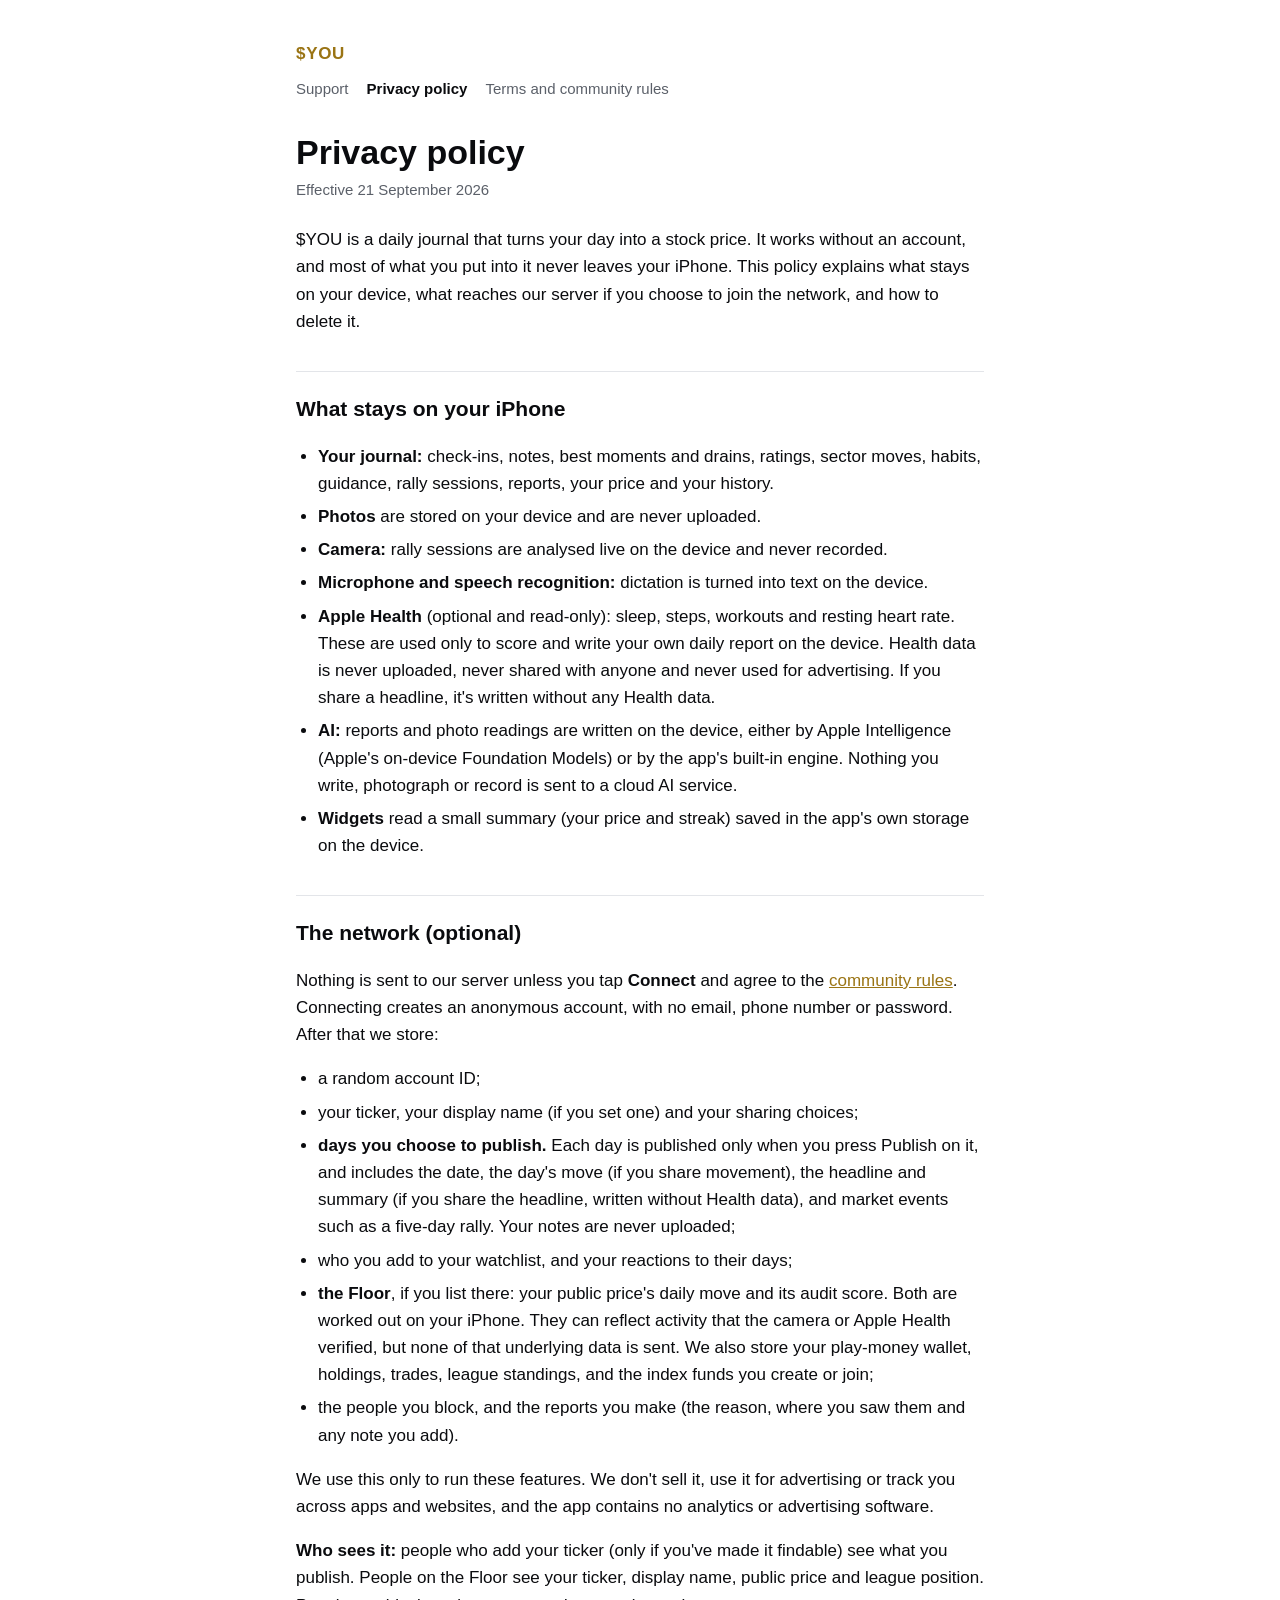
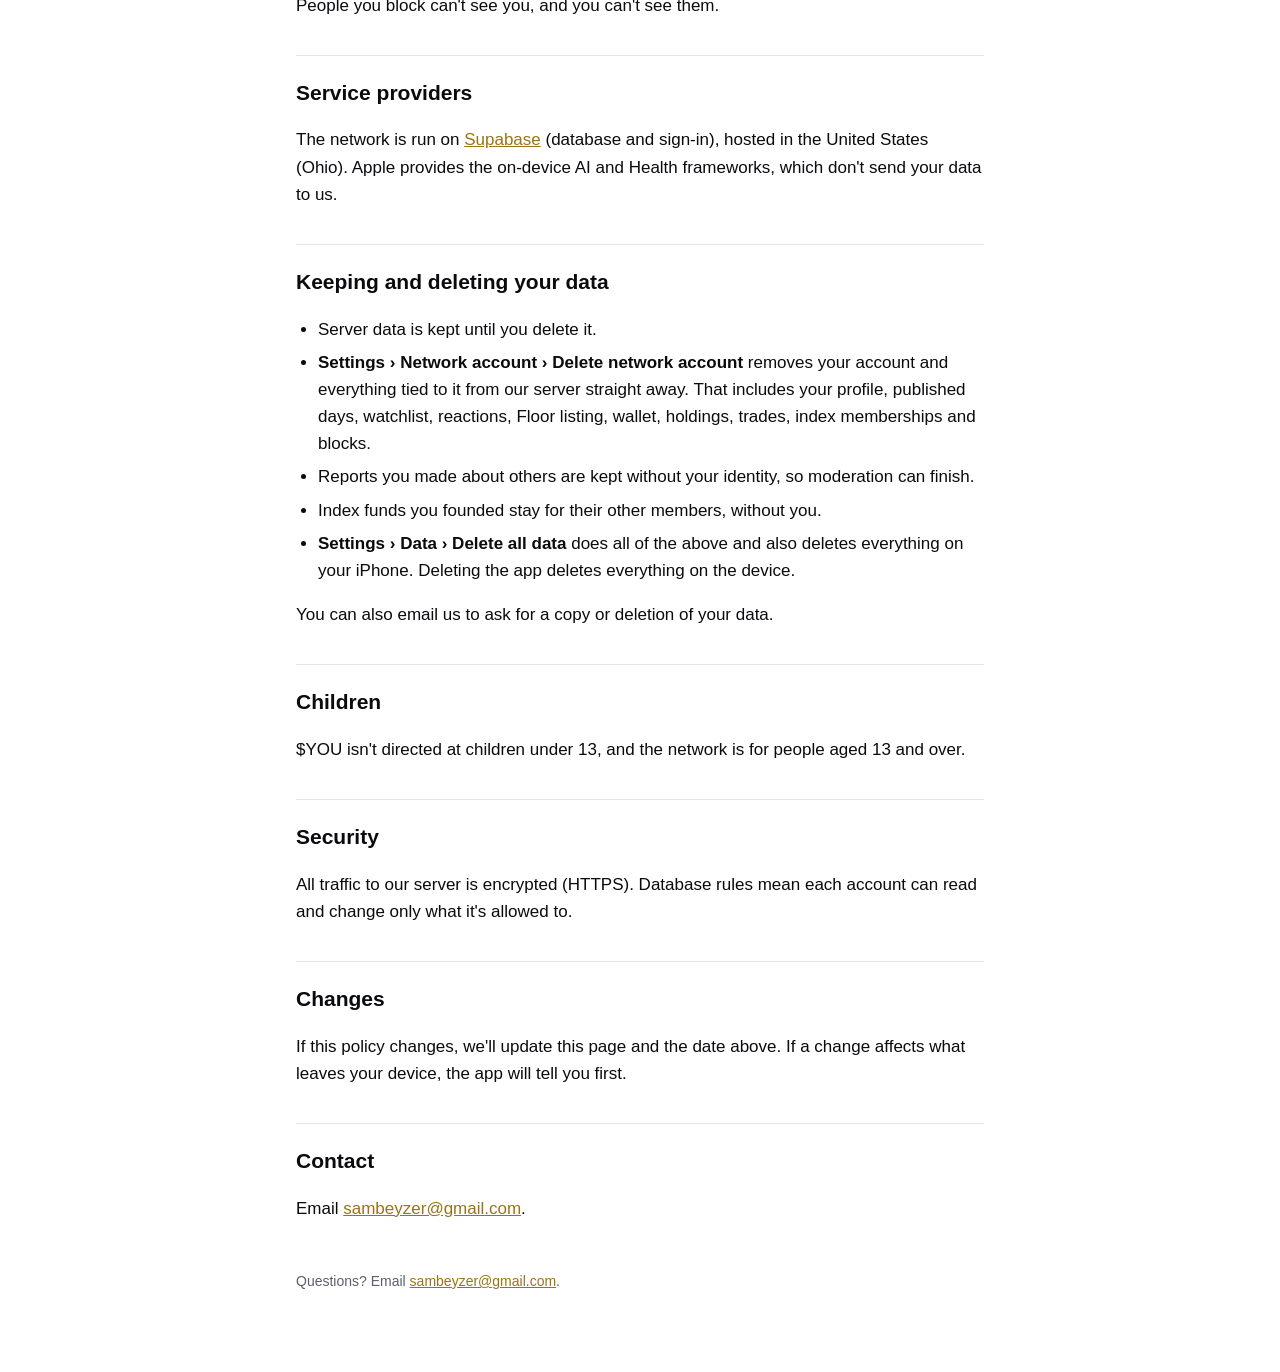
==== privacy.html @ fc1fd562 "Support, privacy policy and terms for $YOU" ====
<!doctype html>
<html lang="en">
<head>
<meta charset="utf-8">
<meta name="viewport" content="width=device-width, initial-scale=1">
<title>$YOU Privacy Policy</title>
<link rel="stylesheet" href="style.css">
</head>
<body>
<main>
<header>
  <a class="mark" href="./">$YOU</a>
  <nav>
    <a href="./">Support</a>
    <a href="privacy.html" aria-current="page">Privacy policy</a>
    <a href="terms.html">Terms and community rules</a>
  </nav>
</header>
<h1>Privacy policy</h1>
<p class="effective">Effective 21 September 2026</p>
<p>$YOU is a daily journal that turns your day into a stock price. It works without an account, and most of what you put into it never leaves your iPhone. This policy explains what stays on your device, what reaches our server if you choose to join the network, and how to delete it.</p>

<h2>What stays on your iPhone</h2>
<ul>
  <li><strong>Your journal:</strong> check-ins, notes, best moments and drains, ratings, sector moves, habits, guidance, rally sessions, reports, your price and your history.</li>
  <li><strong>Photos</strong> are stored on your device and are never uploaded.</li>
  <li><strong>Camera:</strong> rally sessions are analysed live on the device and never recorded.</li>
  <li><strong>Microphone and speech recognition:</strong> dictation is turned into text on the device.</li>
  <li><strong>Apple Health</strong> (optional and read-only): sleep, steps, workouts and resting heart rate. These are used only to score and write your own daily report on the device. Health data is never uploaded, never shared with anyone and never used for advertising. If you share a headline, it's written without any Health data.</li>
  <li><strong>AI:</strong> reports and photo readings are written on the device, either by Apple Intelligence (Apple's on-device Foundation Models) or by the app's built-in engine. Nothing you write, photograph or record is sent to a cloud AI service.</li>
  <li><strong>Widgets</strong> read a small summary (your price and streak) saved in the app's own storage on the device.</li>
</ul>

<h2>The network (optional)</h2>
<p>Nothing is sent to our server unless you tap <strong>Connect</strong> and agree to the <a href="terms.html">community rules</a>. Connecting creates an anonymous account, with no email, phone number or password. After that we store:</p>
<ul>
  <li>a random account ID;</li>
  <li>your ticker, your display name (if you set one) and your sharing choices;</li>
  <li><strong>days you choose to publish.</strong> Each day is published only when you press Publish on it, and includes the date, the day's move (if you share movement), the headline and summary (if you share the headline, written without Health data), and market events such as a five-day rally. Your notes are never uploaded;</li>
  <li>who you add to your watchlist, and your reactions to their days;</li>
  <li><strong>the Floor</strong>, if you list there: your public price's daily move and its audit score. Both are worked out on your iPhone. They can reflect activity that the camera or Apple Health verified, but none of that underlying data is sent. We also store your play-money wallet, holdings, trades, league standings, and the index funds you create or join;</li>
  <li>the people you block, and the reports you make (the reason, where you saw them and any note you add).</li>
</ul>
<p>We use this only to run these features. We don't sell it, use it for advertising or track you across apps and websites, and the app contains no analytics or advertising software.</p>
<p><strong>Who sees it:</strong> people who add your ticker (only if you've made it findable) see what you publish. People on the Floor see your ticker, display name, public price and league position. People you block can't see you, and you can't see them.</p>

<h2>Service providers</h2>
<p>The network is run on <a href="https://supabase.com/privacy">Supabase</a> (database and sign-in), hosted in the United States (Ohio). Apple provides the on-device AI and Health frameworks, which don't send your data to us.</p>

<h2>Keeping and deleting your data</h2>
<ul>
  <li>Server data is kept until you delete it.</li>
  <li><strong>Settings › Network account › Delete network account</strong> removes your account and everything tied to it from our server straight away. That includes your profile, published days, watchlist, reactions, Floor listing, wallet, holdings, trades, index memberships and blocks.</li>
  <li>Reports you made about others are kept without your identity, so moderation can finish.</li>
  <li>Index funds you founded stay for their other members, without you.</li>
  <li><strong>Settings › Data › Delete all data</strong> does all of the above and also deletes everything on your iPhone. Deleting the app deletes everything on the device.</li>
</ul>
<p>You can also email us to ask for a copy or deletion of your data.</p>

<h2>Children</h2>
<p>$YOU isn't directed at children under 13, and the network is for people aged 13 and over.</p>

<h2>Security</h2>
<p>All traffic to our server is encrypted (HTTPS). Database rules mean each account can read and change only what it's allowed to.</p>

<h2>Changes</h2>
<p>If this policy changes, we'll update this page and the date above. If a change affects what leaves your device, the app will tell you first.</p>

<h2>Contact</h2>
<p>Email <a href="mailto:sambeyzer@gmail.com">sambeyzer@gmail.com</a>.</p>
<footer>Questions? Email <a href="mailto:sambeyzer@gmail.com">sambeyzer@gmail.com</a>.</footer>
</main>
</body>
</html>
---- style.css ----
:root {
  --ground: #ffffff; --surface: #f4f5f7; --ink: #0a0b0e; --muted: #5b6069; --accent: #9a7414; --rule: #e3e5e9;
}
@media (prefers-color-scheme: dark) {
  :root { --ground: #0a0b0e; --surface: #141619; --ink: #f5f6f8; --muted: #9aa0a9; --accent: #e9c46a; --rule: #2a2e35; }
}
* { box-sizing: border-box; }
body {
  margin: 0; background: var(--ground); color: var(--ink);
  font: 17px/1.6 -apple-system, BlinkMacSystemFont, "SF Pro Text", "Helvetica Neue", Arial, sans-serif;
}
main { max-width: 720px; margin: 0 auto; padding: 40px 16px 80px; }
header { margin-bottom: 32px; }
.mark { font-weight: 700; letter-spacing: .04em; color: var(--accent); text-decoration: none; }
nav { display: flex; gap: 18px; flex-wrap: wrap; margin-top: 10px; font-size: 15px; }
nav a { color: var(--muted); text-decoration: none; }
nav a[aria-current] { color: var(--ink); font-weight: 600; }
h1 { font-size: 34px; line-height: 1.15; margin: 0 0 6px; }
h2 { font-size: 21px; margin: 36px 0 8px; padding-top: 20px; border-top: 1px solid var(--rule); }
.effective { color: var(--muted); font-size: 15px; margin: 0 0 24px; }
a { color: var(--accent); }
ul { padding-left: 22px; }
li { margin: 6px 0; }
.card { background: var(--surface); border-radius: 14px; padding: 16px 18px; margin: 16px 0; }
footer { margin-top: 48px; color: var(--muted); font-size: 14px; }
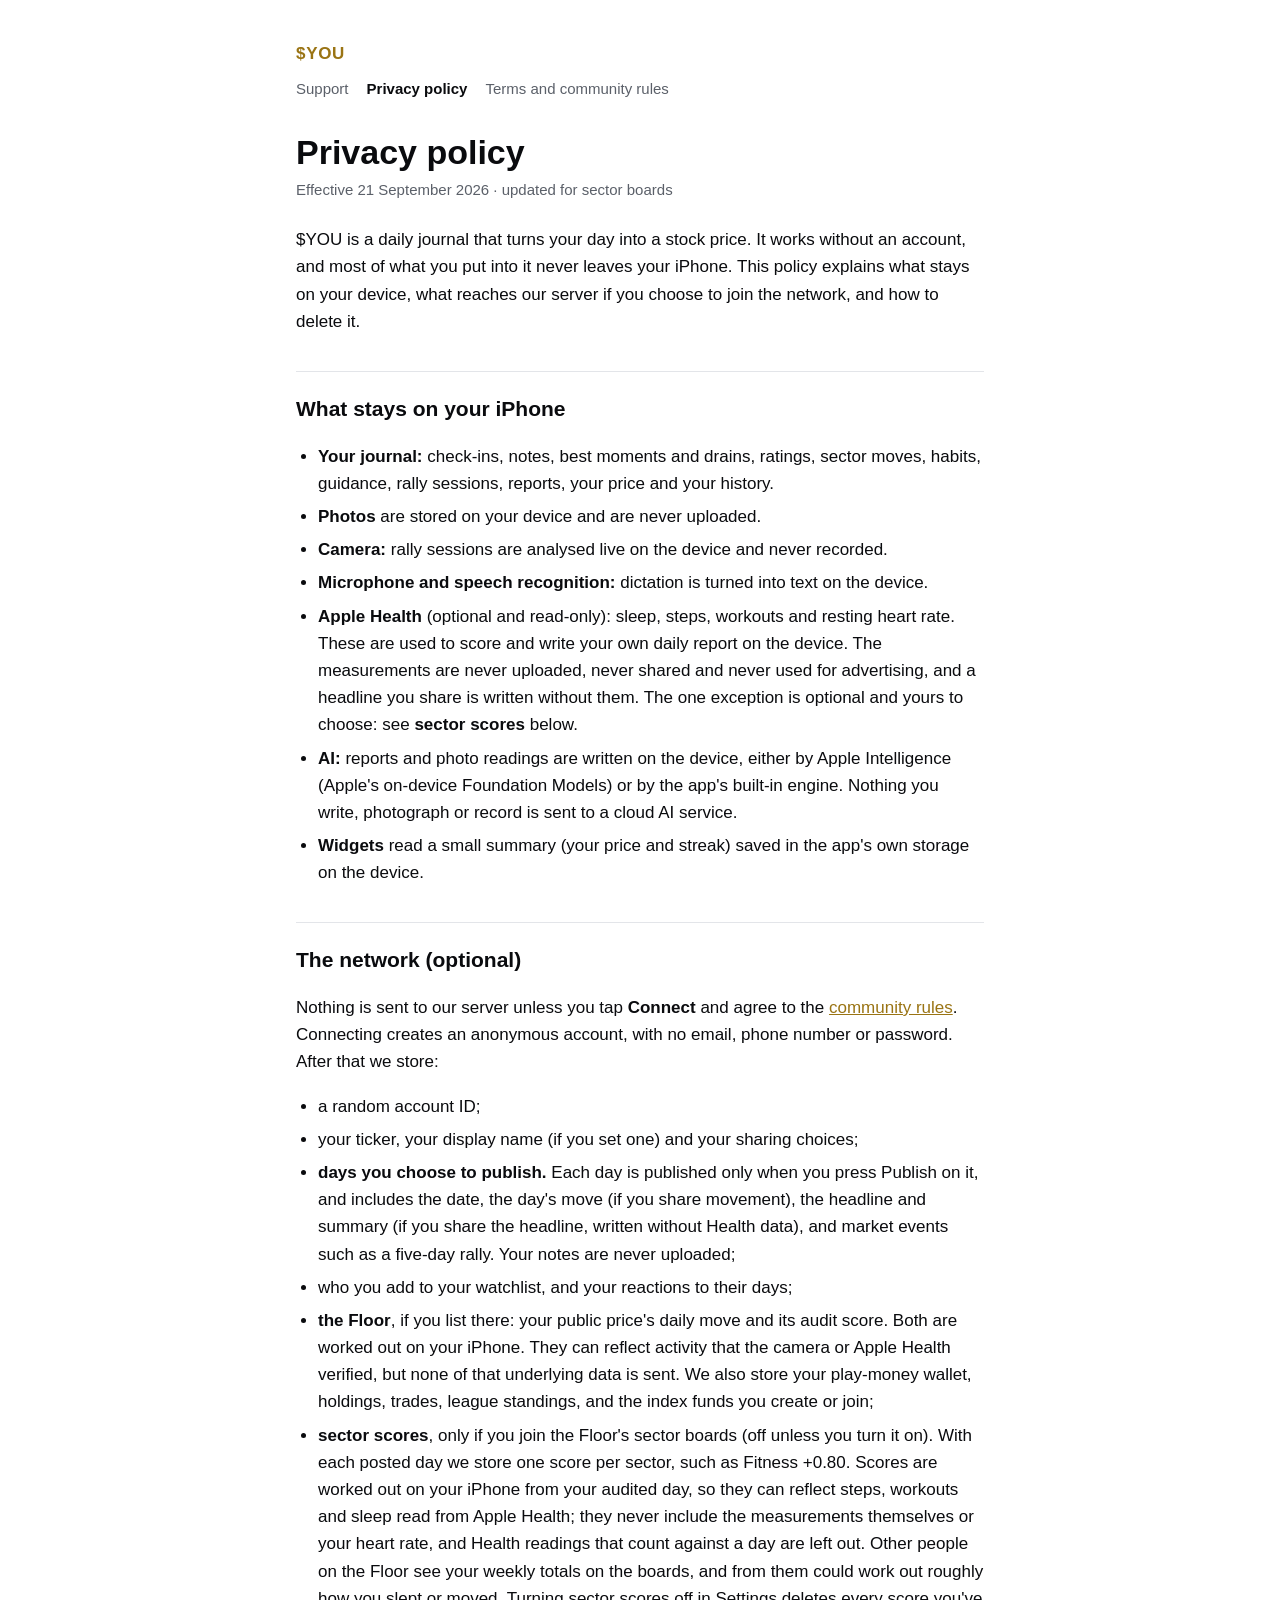
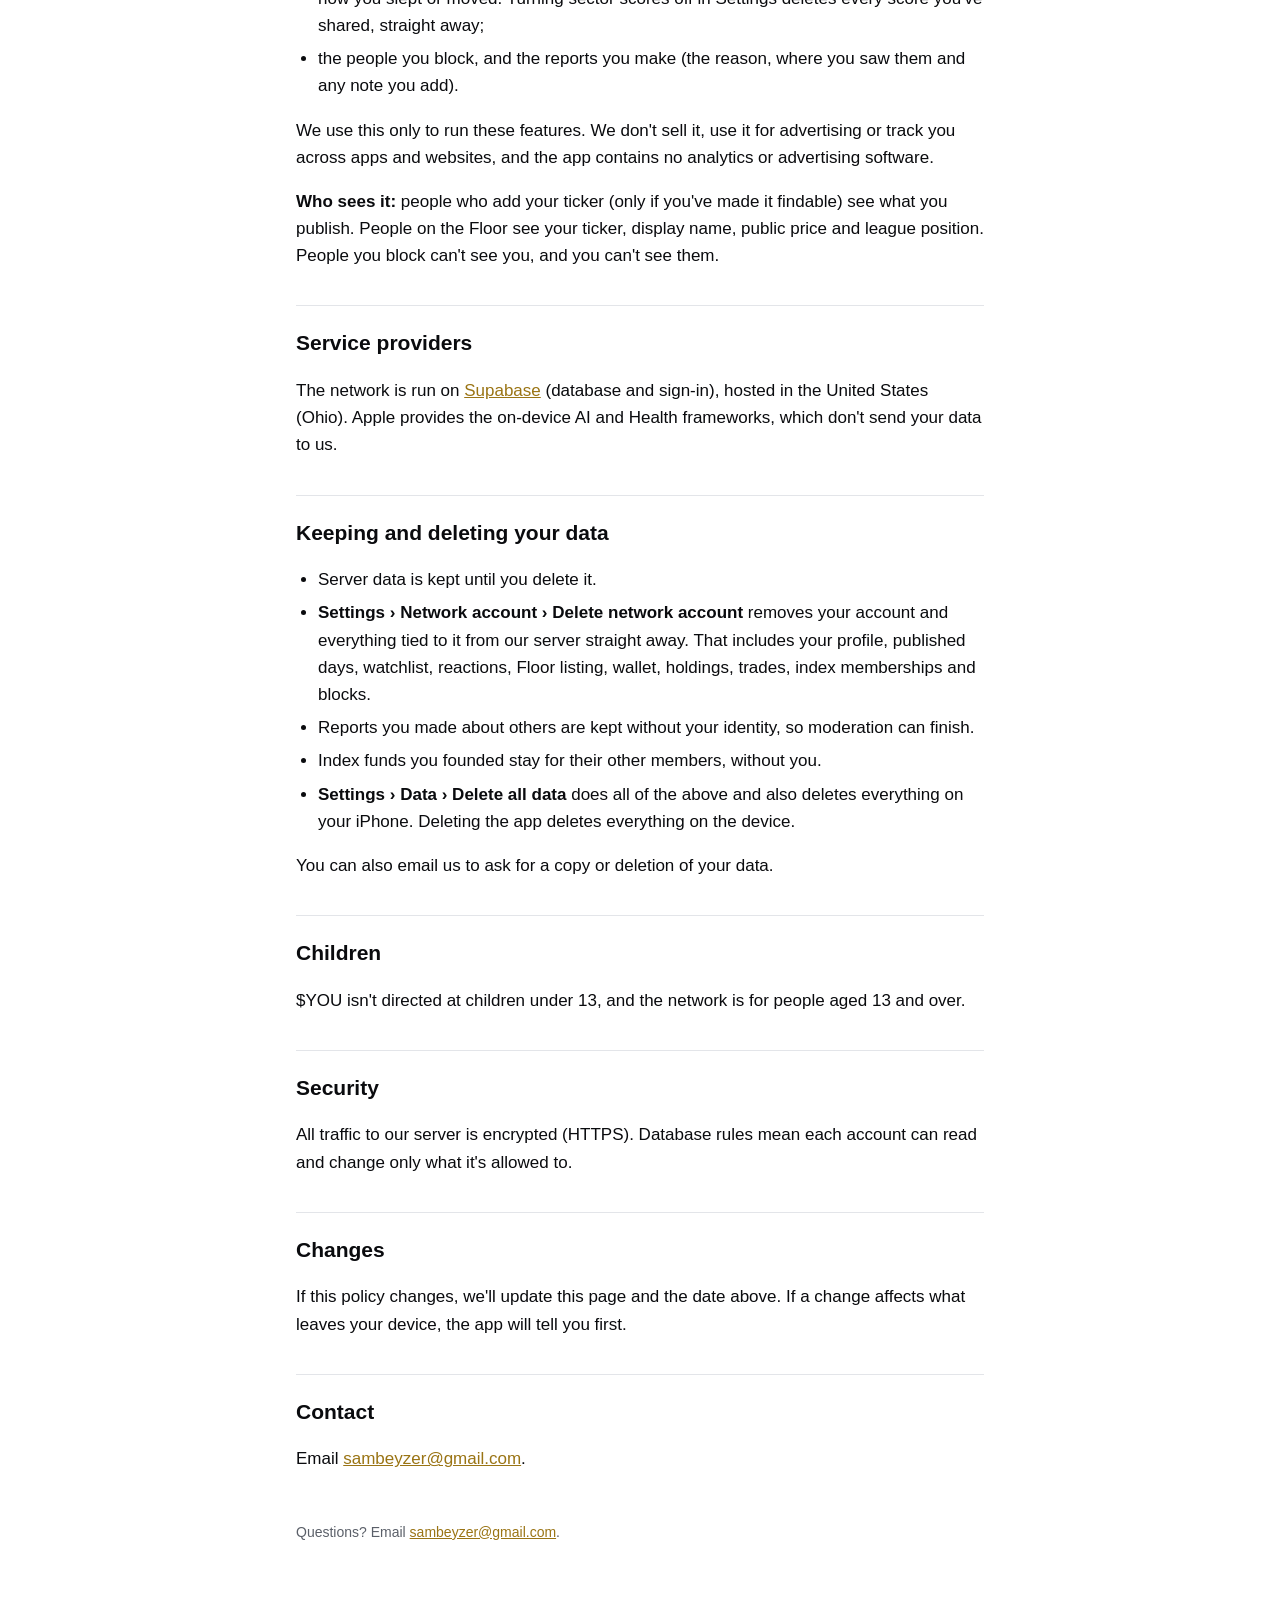
==== commit 2a095f77: "Update site from YOU@876c5ec" ====
--- a/privacy.html
+++ b/privacy.html
@@ -17,7 +17,7 @@
   </nav>
 </header>
 <h1>Privacy policy</h1>
-<p class="effective">Effective 21 September 2026</p>
+<p class="effective">Effective 21 September 2026 · updated for sector boards</p>
 <p>$YOU is a daily journal that turns your day into a stock price. It works without an account, and most of what you put into it never leaves your iPhone. This policy explains what stays on your device, what reaches our server if you choose to join the network, and how to delete it.</p>
 
 <h2>What stays on your iPhone</h2>
@@ -26,7 +26,7 @@
   <li><strong>Photos</strong> are stored on your device and are never uploaded.</li>
   <li><strong>Camera:</strong> rally sessions are analysed live on the device and never recorded.</li>
   <li><strong>Microphone and speech recognition:</strong> dictation is turned into text on the device.</li>
-  <li><strong>Apple Health</strong> (optional and read-only): sleep, steps, workouts and resting heart rate. These are used only to score and write your own daily report on the device. Health data is never uploaded, never shared with anyone and never used for advertising. If you share a headline, it's written without any Health data.</li>
+  <li><strong>Apple Health</strong> (optional and read-only): sleep, steps, workouts and resting heart rate. These are used to score and write your own daily report on the device. The measurements are never uploaded, never shared and never used for advertising, and a headline you share is written without them. The one exception is optional and yours to choose: see <strong>sector scores</strong> below.</li>
   <li><strong>AI:</strong> reports and photo readings are written on the device, either by Apple Intelligence (Apple's on-device Foundation Models) or by the app's built-in engine. Nothing you write, photograph or record is sent to a cloud AI service.</li>
   <li><strong>Widgets</strong> read a small summary (your price and streak) saved in the app's own storage on the device.</li>
 </ul>
@@ -39,6 +39,7 @@
   <li><strong>days you choose to publish.</strong> Each day is published only when you press Publish on it, and includes the date, the day's move (if you share movement), the headline and summary (if you share the headline, written without Health data), and market events such as a five-day rally. Your notes are never uploaded;</li>
   <li>who you add to your watchlist, and your reactions to their days;</li>
   <li><strong>the Floor</strong>, if you list there: your public price's daily move and its audit score. Both are worked out on your iPhone. They can reflect activity that the camera or Apple Health verified, but none of that underlying data is sent. We also store your play-money wallet, holdings, trades, league standings, and the index funds you create or join;</li>
+  <li><strong>sector scores</strong>, only if you join the Floor's sector boards (off unless you turn it on). With each posted day we store one score per sector, such as Fitness +0.80. Scores are worked out on your iPhone from your audited day, so they can reflect steps, workouts and sleep read from Apple Health; they never include the measurements themselves or your heart rate, and Health readings that count against a day are left out. Other people on the Floor see your weekly totals on the boards, and from them could work out roughly how you slept or moved. Turning sector scores off in Settings deletes every score you've shared, straight away;</li>
   <li>the people you block, and the reports you make (the reason, where you saw them and any note you add).</li>
 </ul>
 <p>We use this only to run these features. We don't sell it, use it for advertising or track you across apps and websites, and the app contains no analytics or advertising software.</p>
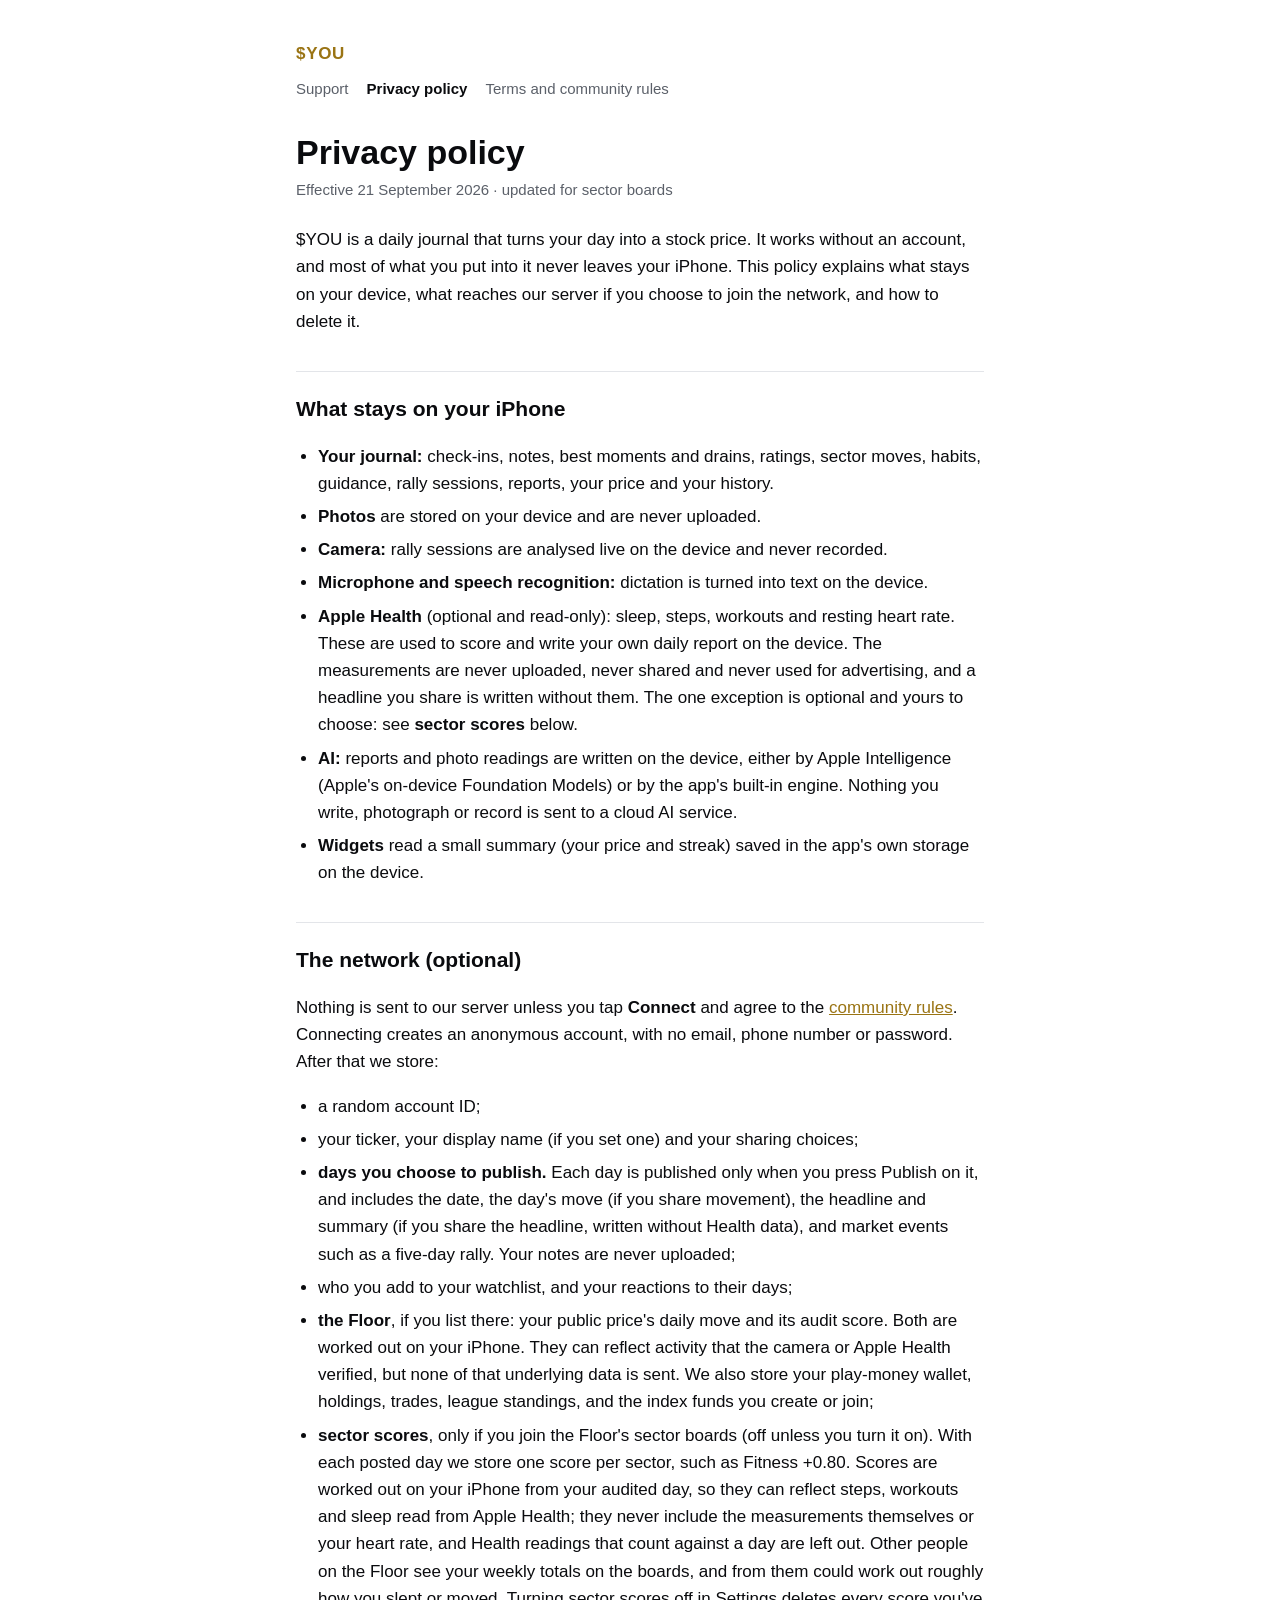
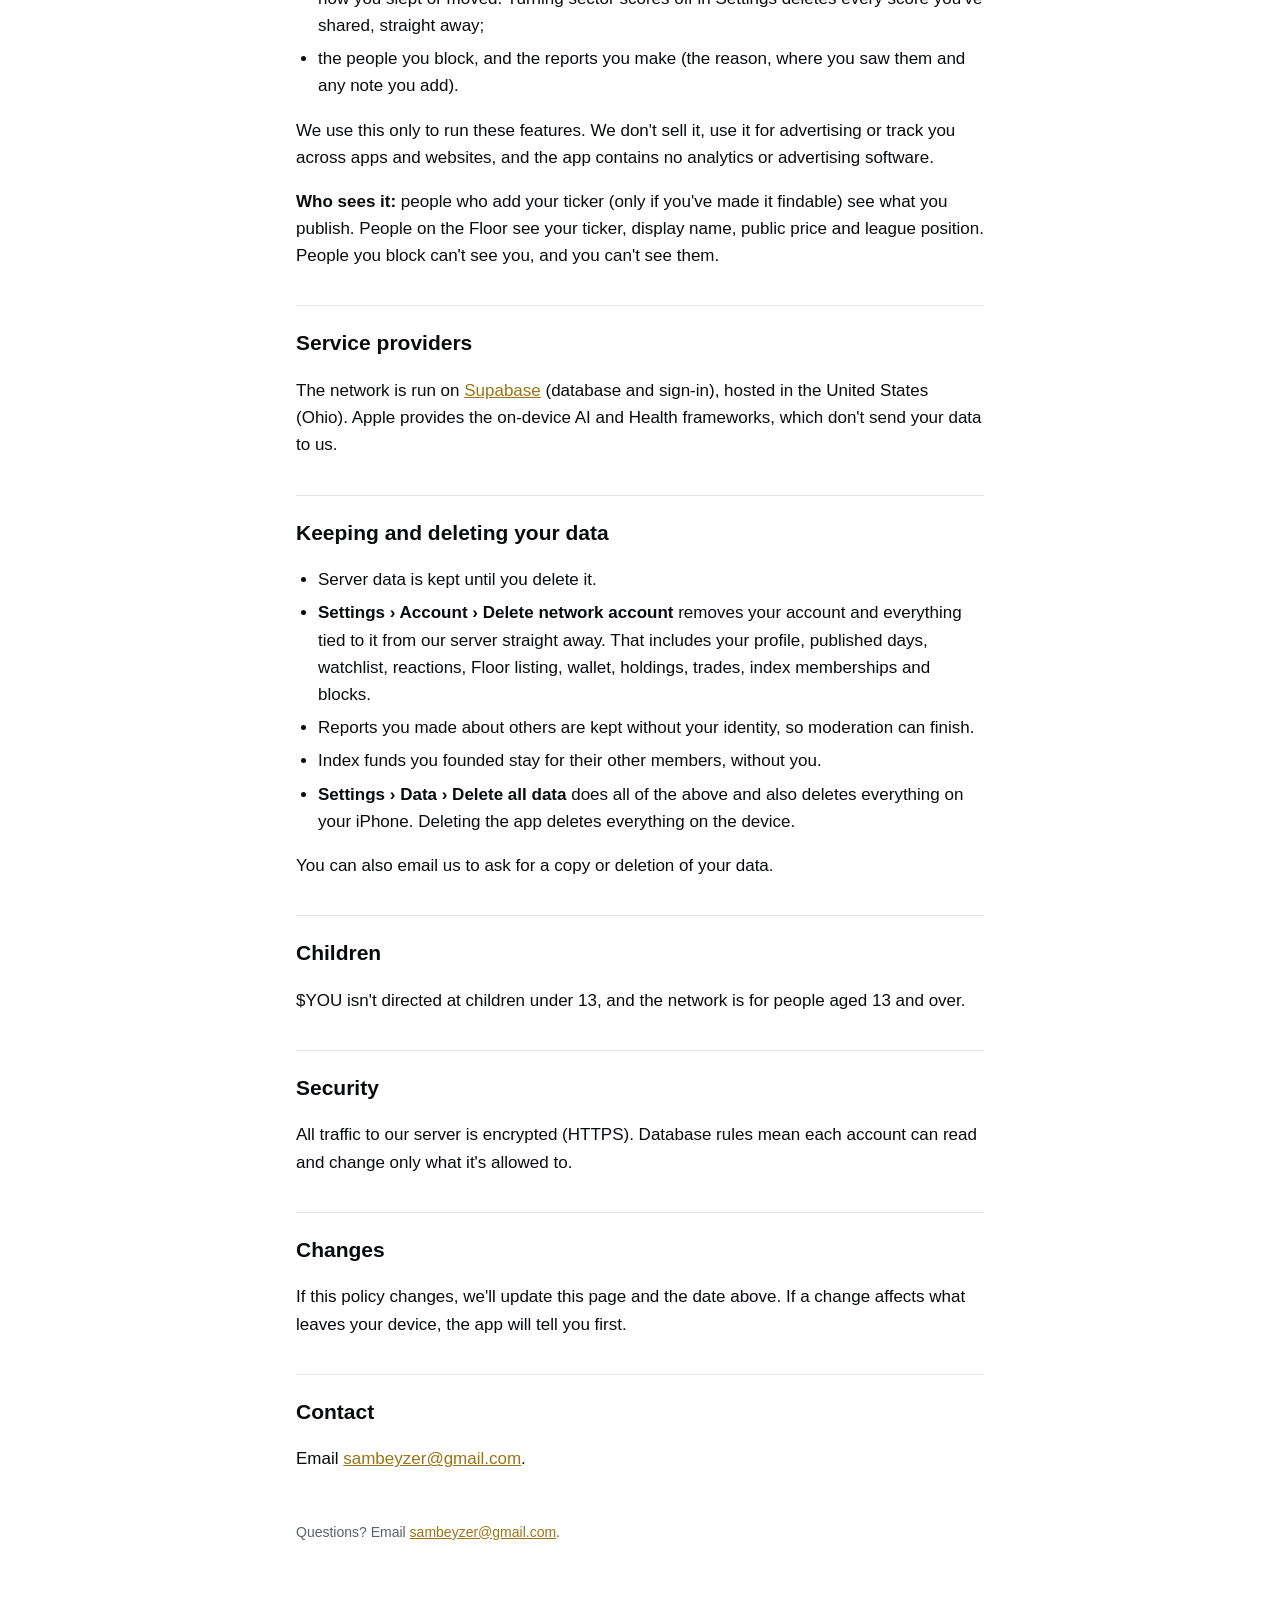
==== commit bf245d1a: "Update site from YOU@2a095f7" ====
--- a/privacy.html
+++ b/privacy.html
@@ -51,7 +51,7 @@
 <h2>Keeping and deleting your data</h2>
 <ul>
   <li>Server data is kept until you delete it.</li>
-  <li><strong>Settings › Network account › Delete network account</strong> removes your account and everything tied to it from our server straight away. That includes your profile, published days, watchlist, reactions, Floor listing, wallet, holdings, trades, index memberships and blocks.</li>
+  <li><strong>Settings › Account › Delete network account</strong> removes your account and everything tied to it from our server straight away. That includes your profile, published days, watchlist, reactions, Floor listing, wallet, holdings, trades, index memberships and blocks.</li>
   <li>Reports you made about others are kept without your identity, so moderation can finish.</li>
   <li>Index funds you founded stay for their other members, without you.</li>
   <li><strong>Settings › Data › Delete all data</strong> does all of the above and also deletes everything on your iPhone. Deleting the app deletes everything on the device.</li>
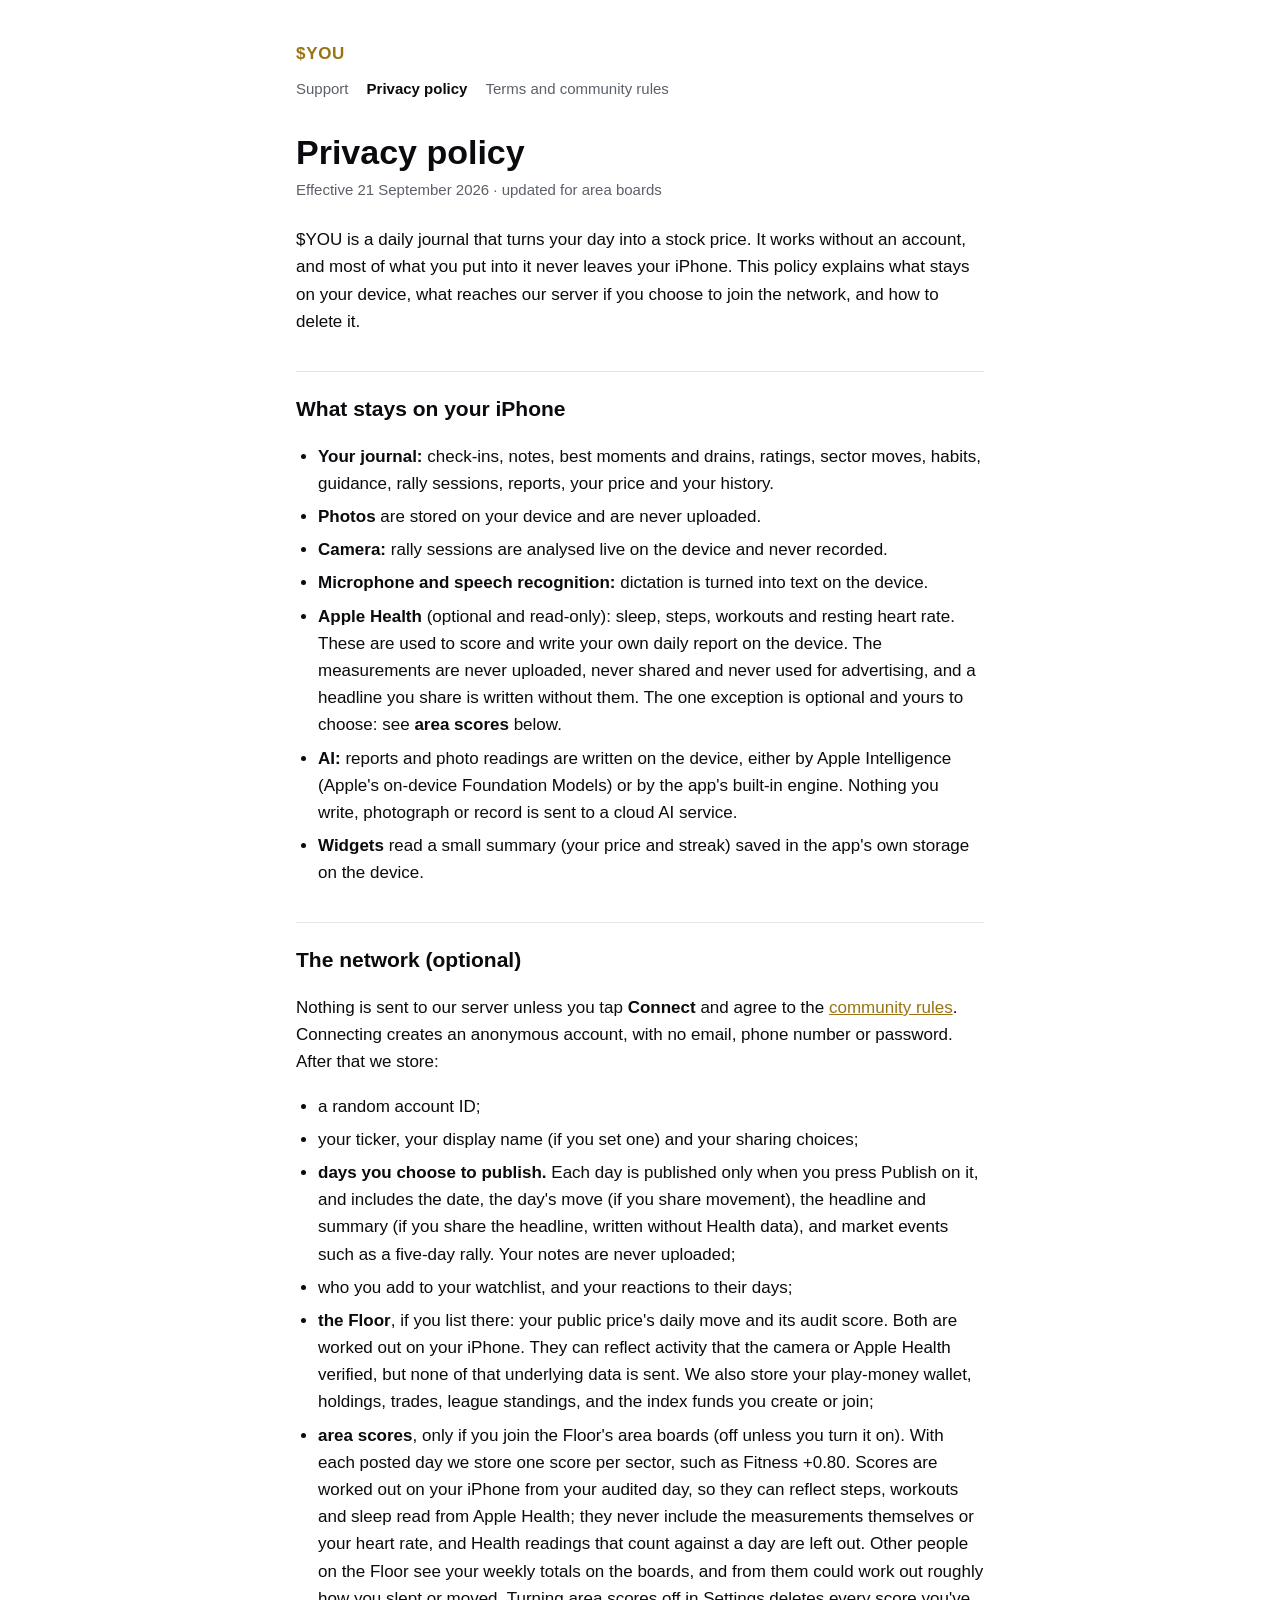
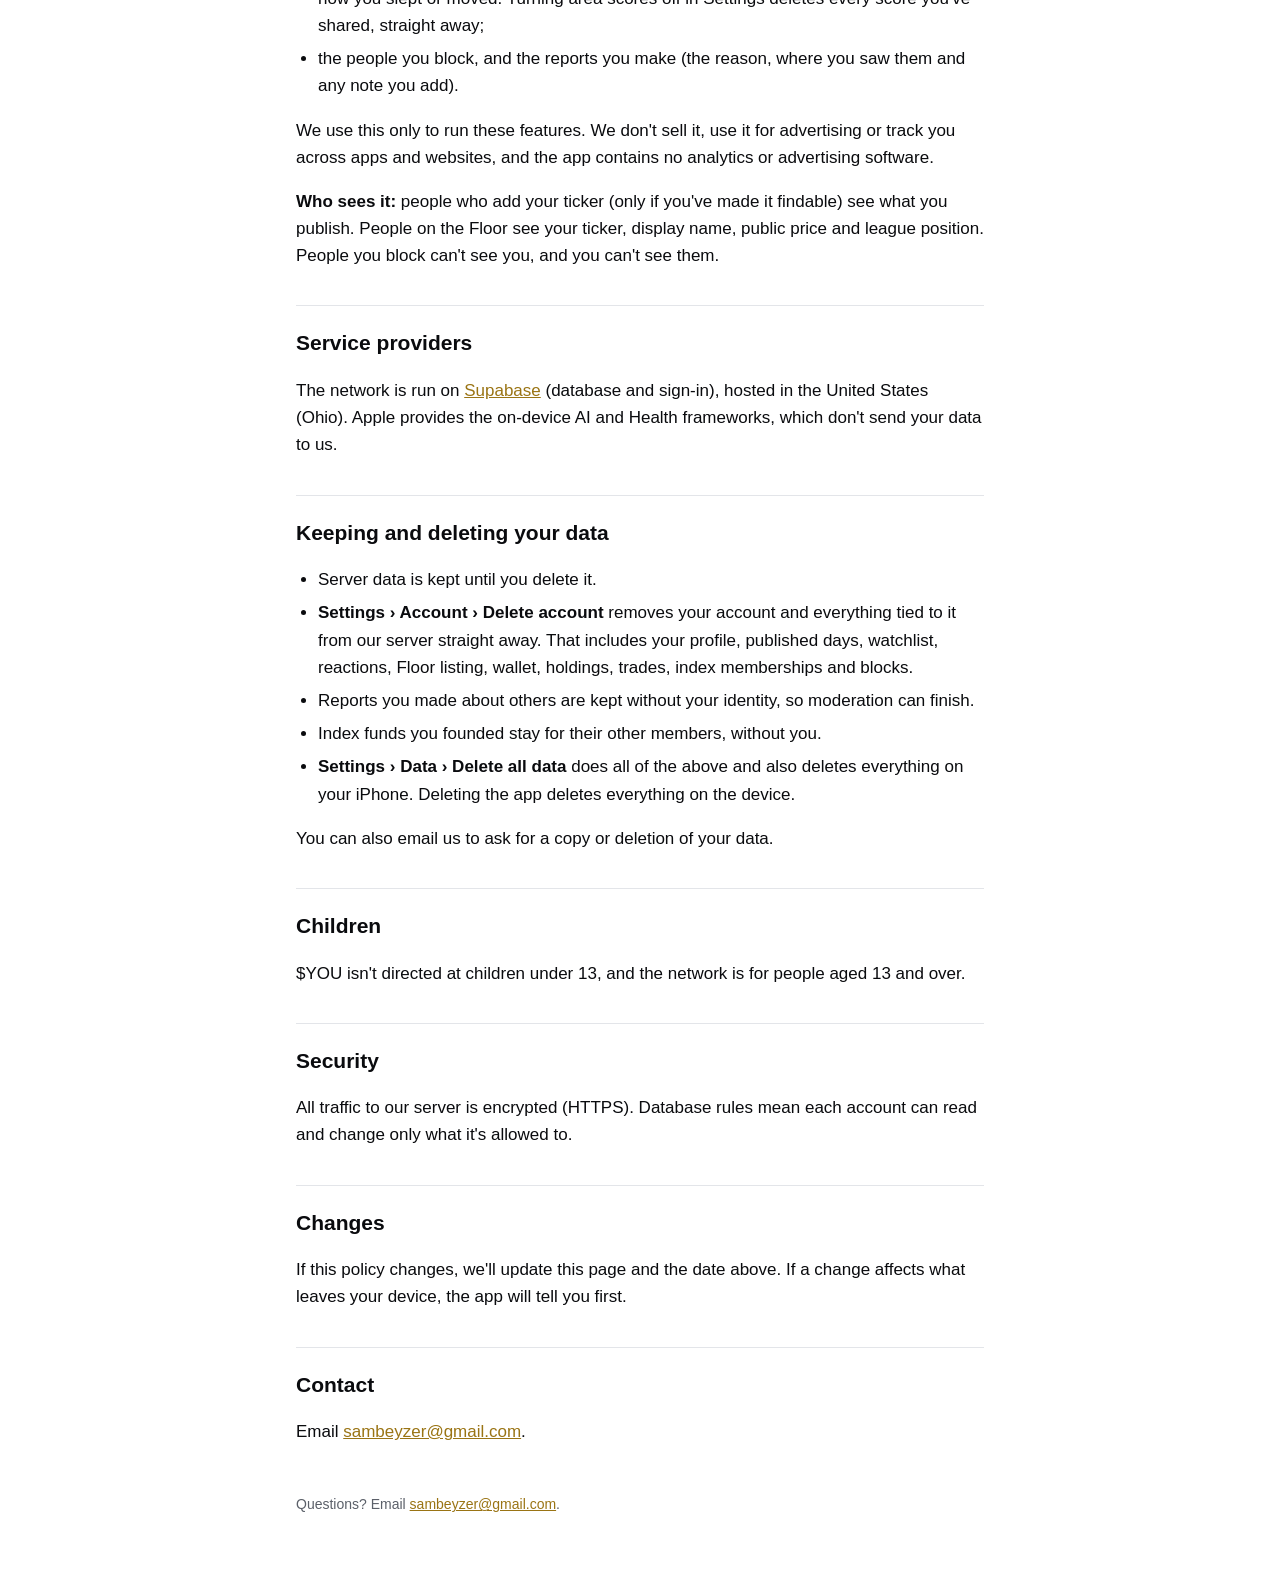
==== commit 2f3eb4ee: "Update site from YOU@bf245d1" ====
--- a/privacy.html
+++ b/privacy.html
@@ -17,7 +17,7 @@
   </nav>
 </header>
 <h1>Privacy policy</h1>
-<p class="effective">Effective 21 September 2026 · updated for sector boards</p>
+<p class="effective">Effective 21 September 2026 · updated for area boards</p>
 <p>$YOU is a daily journal that turns your day into a stock price. It works without an account, and most of what you put into it never leaves your iPhone. This policy explains what stays on your device, what reaches our server if you choose to join the network, and how to delete it.</p>
 
 <h2>What stays on your iPhone</h2>
@@ -26,7 +26,7 @@
   <li><strong>Photos</strong> are stored on your device and are never uploaded.</li>
   <li><strong>Camera:</strong> rally sessions are analysed live on the device and never recorded.</li>
   <li><strong>Microphone and speech recognition:</strong> dictation is turned into text on the device.</li>
-  <li><strong>Apple Health</strong> (optional and read-only): sleep, steps, workouts and resting heart rate. These are used to score and write your own daily report on the device. The measurements are never uploaded, never shared and never used for advertising, and a headline you share is written without them. The one exception is optional and yours to choose: see <strong>sector scores</strong> below.</li>
+  <li><strong>Apple Health</strong> (optional and read-only): sleep, steps, workouts and resting heart rate. These are used to score and write your own daily report on the device. The measurements are never uploaded, never shared and never used for advertising, and a headline you share is written without them. The one exception is optional and yours to choose: see <strong>area scores</strong> below.</li>
   <li><strong>AI:</strong> reports and photo readings are written on the device, either by Apple Intelligence (Apple's on-device Foundation Models) or by the app's built-in engine. Nothing you write, photograph or record is sent to a cloud AI service.</li>
   <li><strong>Widgets</strong> read a small summary (your price and streak) saved in the app's own storage on the device.</li>
 </ul>
@@ -39,7 +39,7 @@
   <li><strong>days you choose to publish.</strong> Each day is published only when you press Publish on it, and includes the date, the day's move (if you share movement), the headline and summary (if you share the headline, written without Health data), and market events such as a five-day rally. Your notes are never uploaded;</li>
   <li>who you add to your watchlist, and your reactions to their days;</li>
   <li><strong>the Floor</strong>, if you list there: your public price's daily move and its audit score. Both are worked out on your iPhone. They can reflect activity that the camera or Apple Health verified, but none of that underlying data is sent. We also store your play-money wallet, holdings, trades, league standings, and the index funds you create or join;</li>
-  <li><strong>sector scores</strong>, only if you join the Floor's sector boards (off unless you turn it on). With each posted day we store one score per sector, such as Fitness +0.80. Scores are worked out on your iPhone from your audited day, so they can reflect steps, workouts and sleep read from Apple Health; they never include the measurements themselves or your heart rate, and Health readings that count against a day are left out. Other people on the Floor see your weekly totals on the boards, and from them could work out roughly how you slept or moved. Turning sector scores off in Settings deletes every score you've shared, straight away;</li>
+  <li><strong>area scores</strong>, only if you join the Floor's area boards (off unless you turn it on). With each posted day we store one score per sector, such as Fitness +0.80. Scores are worked out on your iPhone from your audited day, so they can reflect steps, workouts and sleep read from Apple Health; they never include the measurements themselves or your heart rate, and Health readings that count against a day are left out. Other people on the Floor see your weekly totals on the boards, and from them could work out roughly how you slept or moved. Turning area scores off in Settings deletes every score you've shared, straight away;</li>
   <li>the people you block, and the reports you make (the reason, where you saw them and any note you add).</li>
 </ul>
 <p>We use this only to run these features. We don't sell it, use it for advertising or track you across apps and websites, and the app contains no analytics or advertising software.</p>
@@ -51,7 +51,7 @@
 <h2>Keeping and deleting your data</h2>
 <ul>
   <li>Server data is kept until you delete it.</li>
-  <li><strong>Settings › Account › Delete network account</strong> removes your account and everything tied to it from our server straight away. That includes your profile, published days, watchlist, reactions, Floor listing, wallet, holdings, trades, index memberships and blocks.</li>
+  <li><strong>Settings › Account › Delete account</strong> removes your account and everything tied to it from our server straight away. That includes your profile, published days, watchlist, reactions, Floor listing, wallet, holdings, trades, index memberships and blocks.</li>
   <li>Reports you made about others are kept without your identity, so moderation can finish.</li>
   <li>Index funds you founded stay for their other members, without you.</li>
   <li><strong>Settings › Data › Delete all data</strong> does all of the above and also deletes everything on your iPhone. Deleting the app deletes everything on the device.</li>
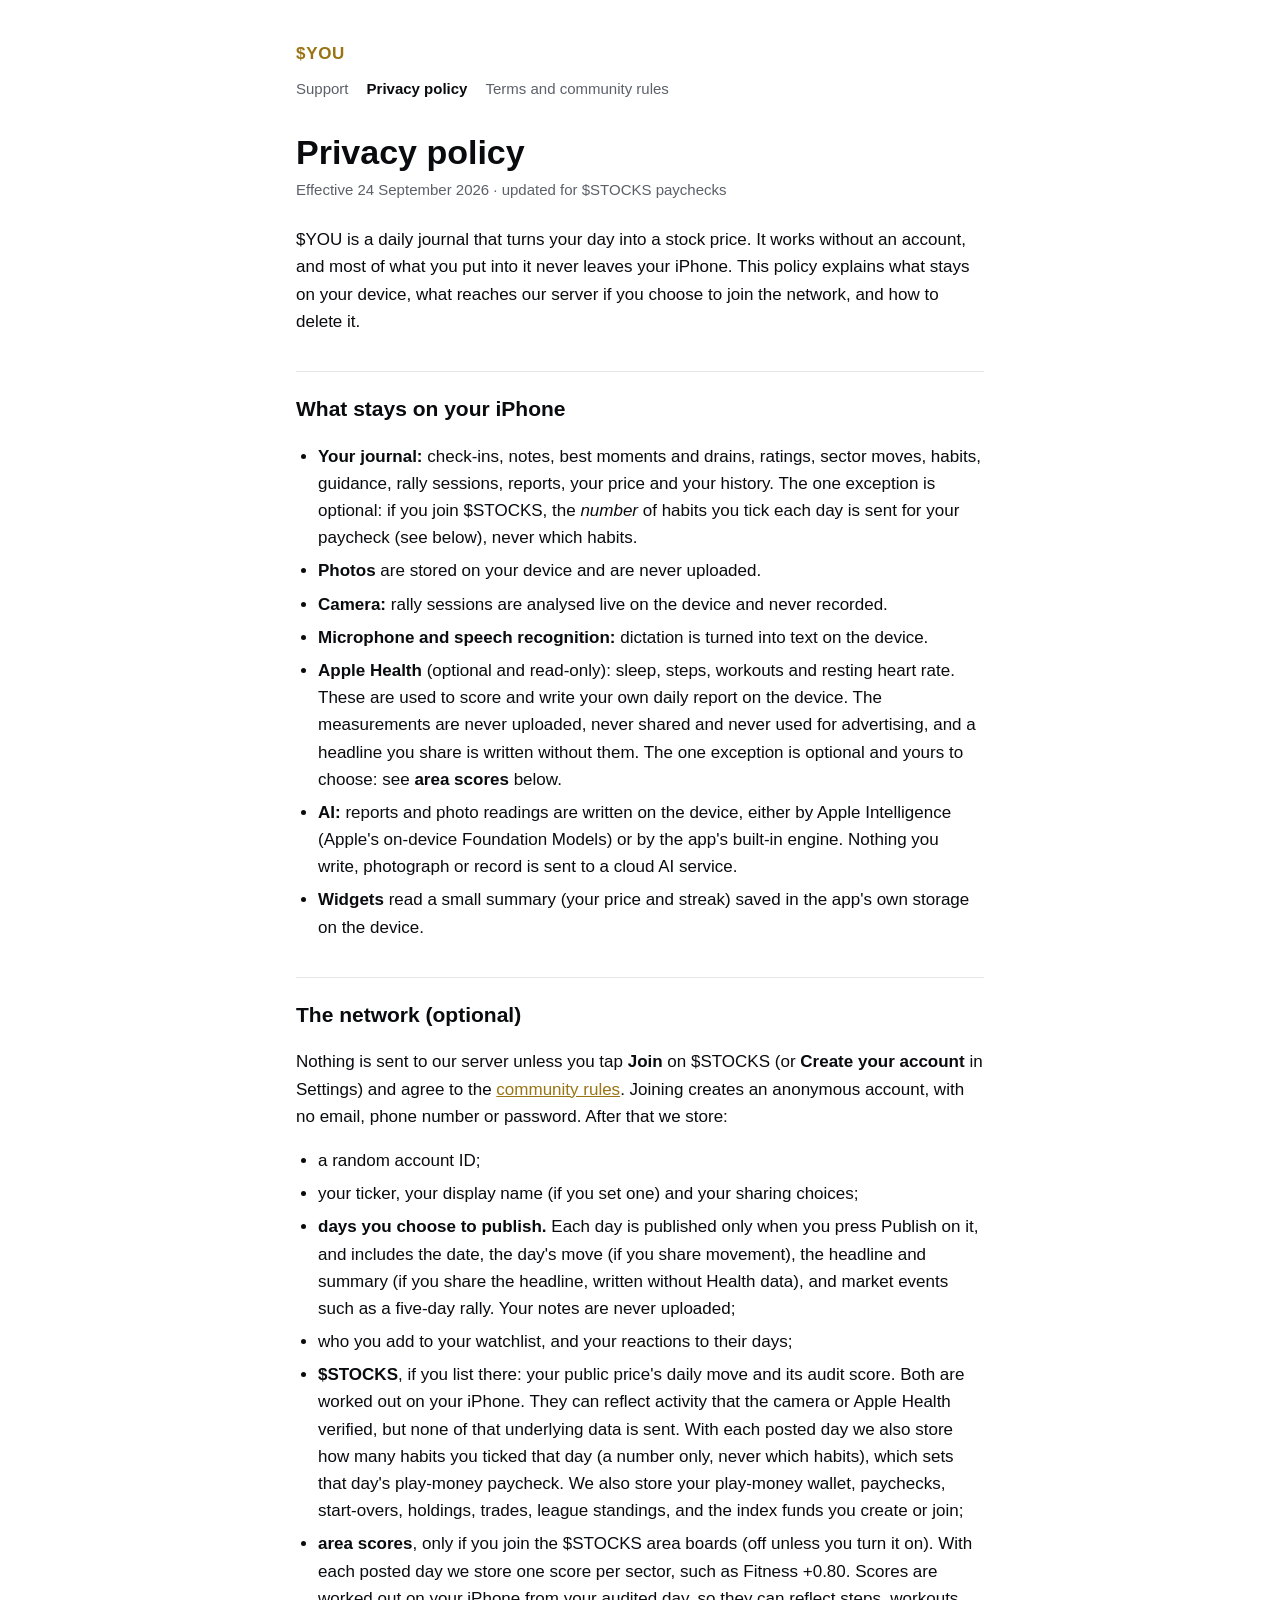
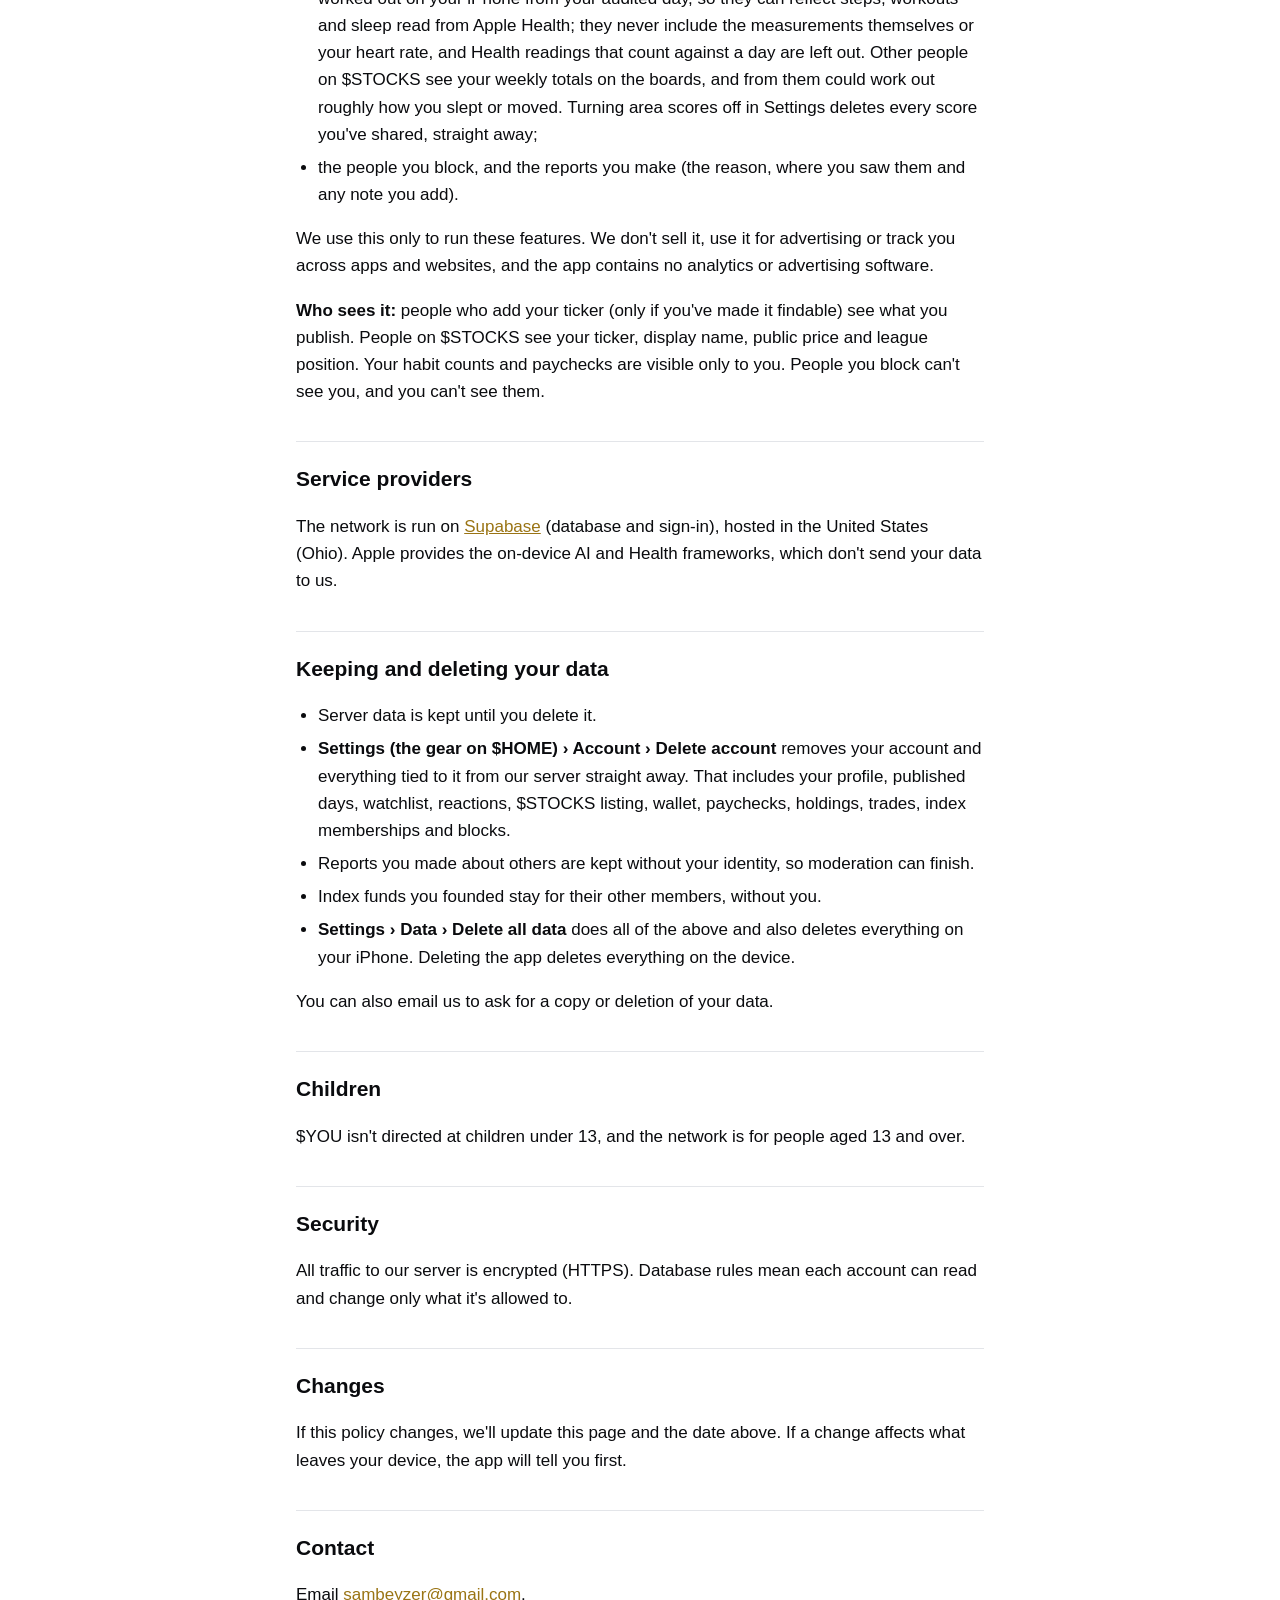
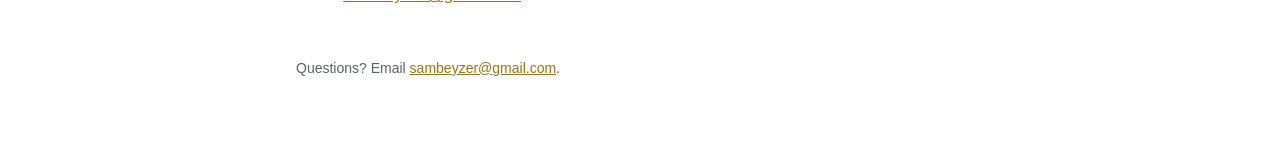
==== commit c78c85b8: "Update site from YOU@2f3eb4e" ====
--- a/privacy.html
+++ b/privacy.html
@@ -17,12 +17,12 @@
   </nav>
 </header>
 <h1>Privacy policy</h1>
-<p class="effective">Effective 21 September 2026 · updated for area boards</p>
+<p class="effective">Effective 24 September 2026 · updated for $STOCKS paychecks</p>
 <p>$YOU is a daily journal that turns your day into a stock price. It works without an account, and most of what you put into it never leaves your iPhone. This policy explains what stays on your device, what reaches our server if you choose to join the network, and how to delete it.</p>
 
 <h2>What stays on your iPhone</h2>
 <ul>
-  <li><strong>Your journal:</strong> check-ins, notes, best moments and drains, ratings, sector moves, habits, guidance, rally sessions, reports, your price and your history.</li>
+  <li><strong>Your journal:</strong> check-ins, notes, best moments and drains, ratings, sector moves, habits, guidance, rally sessions, reports, your price and your history. The one exception is optional: if you join $STOCKS, the <em>number</em> of habits you tick each day is sent for your paycheck (see below), never which habits.</li>
   <li><strong>Photos</strong> are stored on your device and are never uploaded.</li>
   <li><strong>Camera:</strong> rally sessions are analysed live on the device and never recorded.</li>
   <li><strong>Microphone and speech recognition:</strong> dictation is turned into text on the device.</li>
@@ -32,18 +32,18 @@
 </ul>
 
 <h2>The network (optional)</h2>
-<p>Nothing is sent to our server unless you tap <strong>Connect</strong> and agree to the <a href="terms.html">community rules</a>. Connecting creates an anonymous account, with no email, phone number or password. After that we store:</p>
+<p>Nothing is sent to our server unless you tap <strong>Join</strong> on $STOCKS (or <strong>Create your account</strong> in Settings) and agree to the <a href="terms.html">community rules</a>. Joining creates an anonymous account, with no email, phone number or password. After that we store:</p>
 <ul>
   <li>a random account ID;</li>
   <li>your ticker, your display name (if you set one) and your sharing choices;</li>
   <li><strong>days you choose to publish.</strong> Each day is published only when you press Publish on it, and includes the date, the day's move (if you share movement), the headline and summary (if you share the headline, written without Health data), and market events such as a five-day rally. Your notes are never uploaded;</li>
   <li>who you add to your watchlist, and your reactions to their days;</li>
-  <li><strong>the Floor</strong>, if you list there: your public price's daily move and its audit score. Both are worked out on your iPhone. They can reflect activity that the camera or Apple Health verified, but none of that underlying data is sent. We also store your play-money wallet, holdings, trades, league standings, and the index funds you create or join;</li>
-  <li><strong>area scores</strong>, only if you join the Floor's area boards (off unless you turn it on). With each posted day we store one score per sector, such as Fitness +0.80. Scores are worked out on your iPhone from your audited day, so they can reflect steps, workouts and sleep read from Apple Health; they never include the measurements themselves or your heart rate, and Health readings that count against a day are left out. Other people on the Floor see your weekly totals on the boards, and from them could work out roughly how you slept or moved. Turning area scores off in Settings deletes every score you've shared, straight away;</li>
+  <li><strong>$STOCKS</strong>, if you list there: your public price's daily move and its audit score. Both are worked out on your iPhone. They can reflect activity that the camera or Apple Health verified, but none of that underlying data is sent. With each posted day we also store how many habits you ticked that day (a number only, never which habits), which sets that day's play-money paycheck. We also store your play-money wallet, paychecks, start-overs, holdings, trades, league standings, and the index funds you create or join;</li>
+  <li><strong>area scores</strong>, only if you join the $STOCKS area boards (off unless you turn it on). With each posted day we store one score per sector, such as Fitness +0.80. Scores are worked out on your iPhone from your audited day, so they can reflect steps, workouts and sleep read from Apple Health; they never include the measurements themselves or your heart rate, and Health readings that count against a day are left out. Other people on $STOCKS see your weekly totals on the boards, and from them could work out roughly how you slept or moved. Turning area scores off in Settings deletes every score you've shared, straight away;</li>
   <li>the people you block, and the reports you make (the reason, where you saw them and any note you add).</li>
 </ul>
 <p>We use this only to run these features. We don't sell it, use it for advertising or track you across apps and websites, and the app contains no analytics or advertising software.</p>
-<p><strong>Who sees it:</strong> people who add your ticker (only if you've made it findable) see what you publish. People on the Floor see your ticker, display name, public price and league position. People you block can't see you, and you can't see them.</p>
+<p><strong>Who sees it:</strong> people who add your ticker (only if you've made it findable) see what you publish. People on $STOCKS see your ticker, display name, public price and league position. Your habit counts and paychecks are visible only to you. People you block can't see you, and you can't see them.</p>
 
 <h2>Service providers</h2>
 <p>The network is run on <a href="https://supabase.com/privacy">Supabase</a> (database and sign-in), hosted in the United States (Ohio). Apple provides the on-device AI and Health frameworks, which don't send your data to us.</p>
@@ -51,7 +51,7 @@
 <h2>Keeping and deleting your data</h2>
 <ul>
   <li>Server data is kept until you delete it.</li>
-  <li><strong>Settings › Account › Delete account</strong> removes your account and everything tied to it from our server straight away. That includes your profile, published days, watchlist, reactions, Floor listing, wallet, holdings, trades, index memberships and blocks.</li>
+  <li><strong>Settings (the gear on $HOME) › Account › Delete account</strong> removes your account and everything tied to it from our server straight away. That includes your profile, published days, watchlist, reactions, $STOCKS listing, wallet, paychecks, holdings, trades, index memberships and blocks.</li>
   <li>Reports you made about others are kept without your identity, so moderation can finish.</li>
   <li>Index funds you founded stay for their other members, without you.</li>
   <li><strong>Settings › Data › Delete all data</strong> does all of the above and also deletes everything on your iPhone. Deleting the app deletes everything on the device.</li>
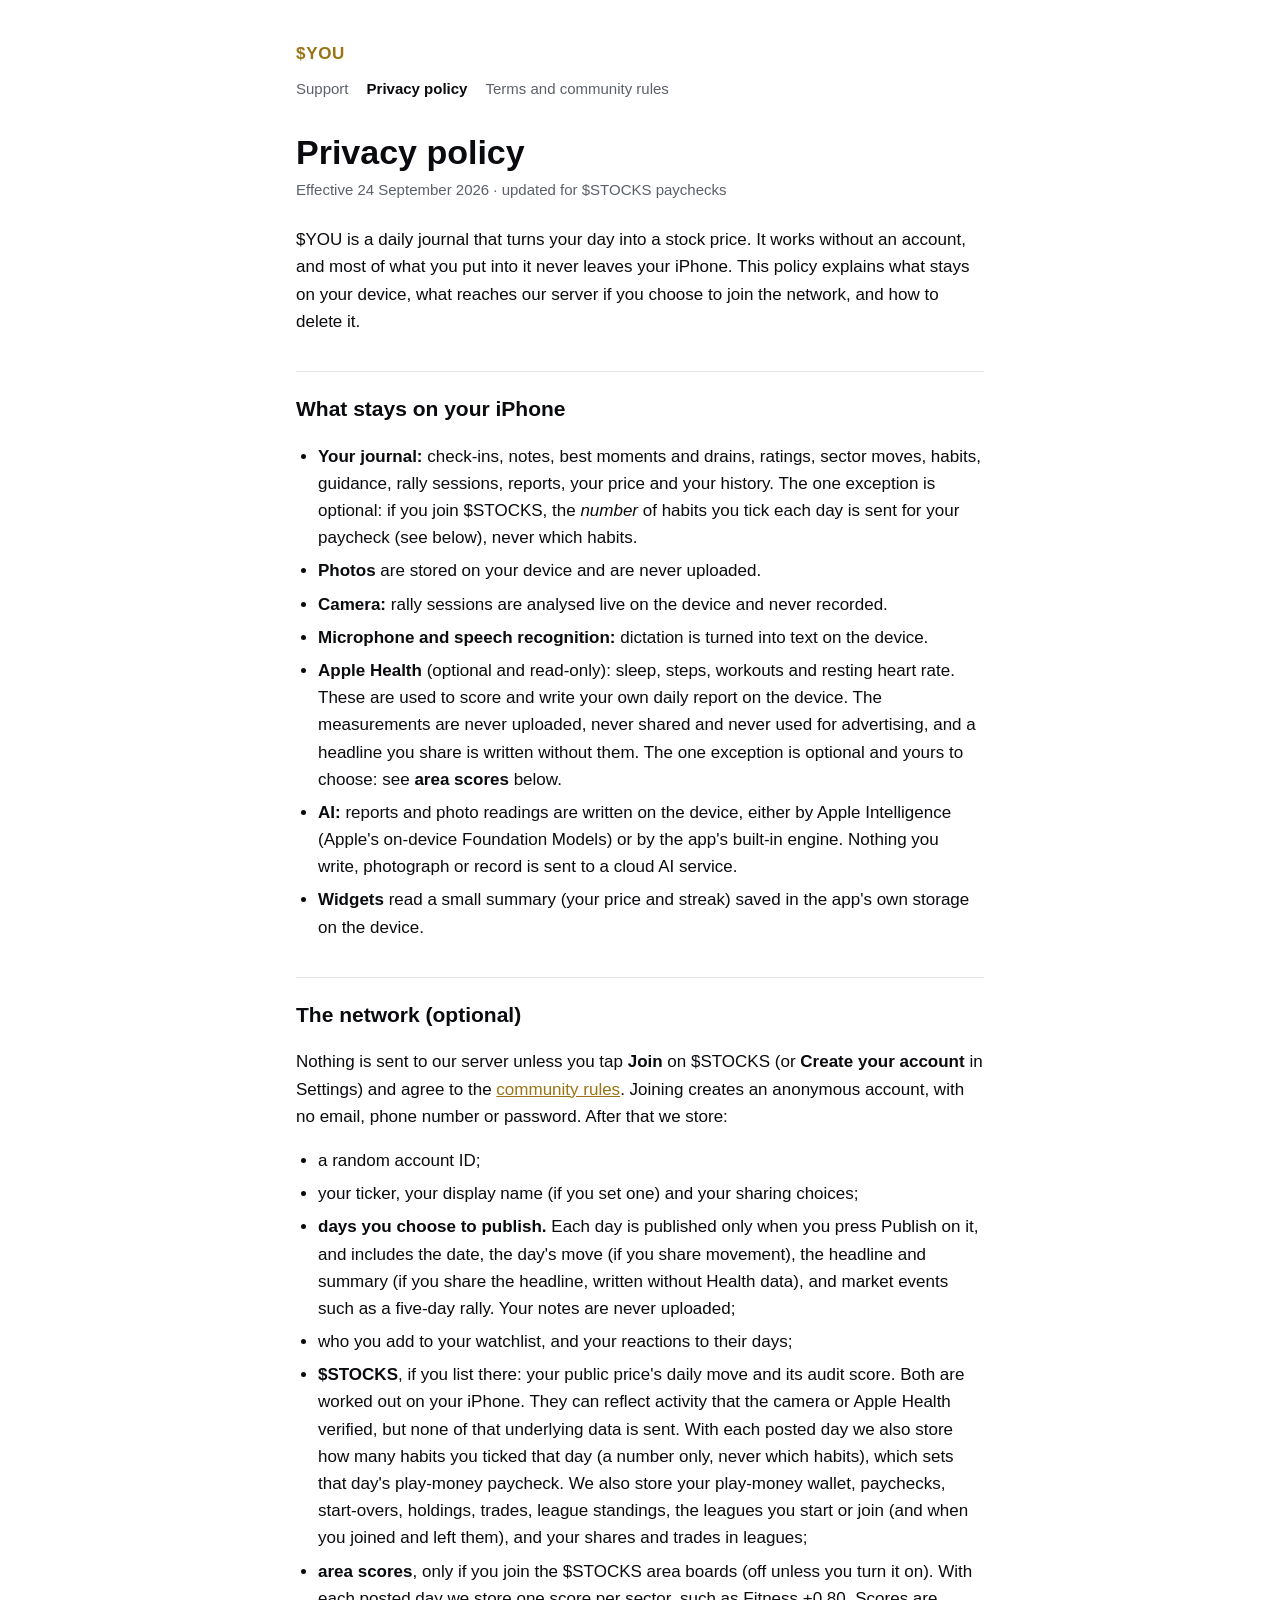
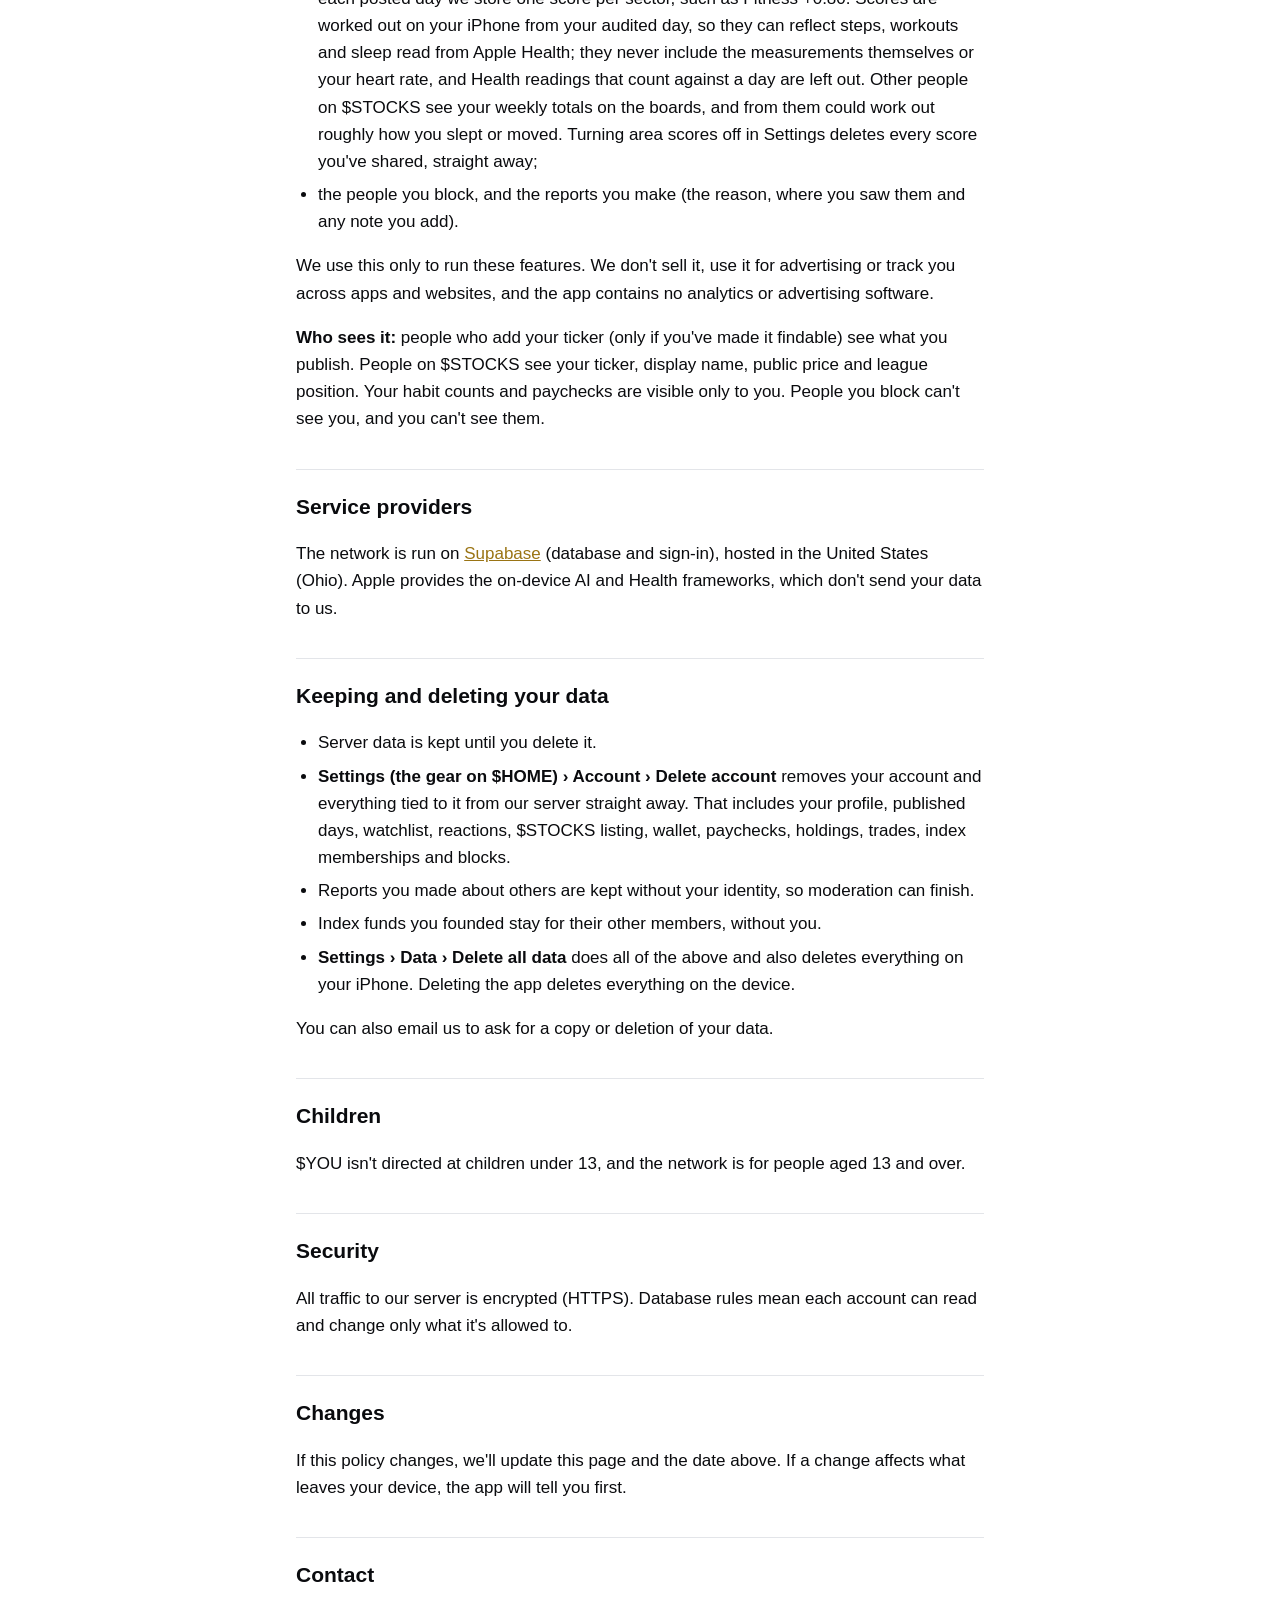
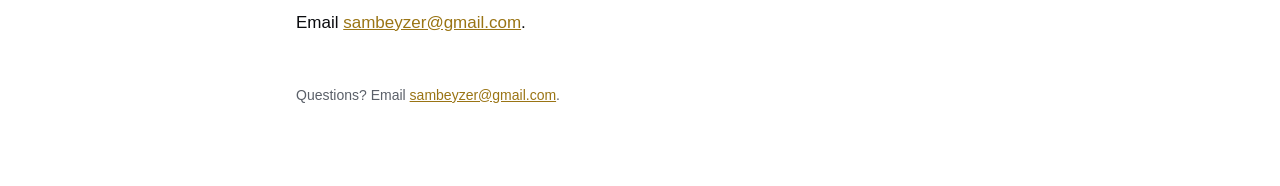
==== commit a1ec2d9b: "Update site from YOU@c78c85b" ====
--- a/privacy.html
+++ b/privacy.html
@@ -38,7 +38,7 @@
   <li>your ticker, your display name (if you set one) and your sharing choices;</li>
   <li><strong>days you choose to publish.</strong> Each day is published only when you press Publish on it, and includes the date, the day's move (if you share movement), the headline and summary (if you share the headline, written without Health data), and market events such as a five-day rally. Your notes are never uploaded;</li>
   <li>who you add to your watchlist, and your reactions to their days;</li>
-  <li><strong>$STOCKS</strong>, if you list there: your public price's daily move and its audit score. Both are worked out on your iPhone. They can reflect activity that the camera or Apple Health verified, but none of that underlying data is sent. With each posted day we also store how many habits you ticked that day (a number only, never which habits), which sets that day's play-money paycheck. We also store your play-money wallet, paychecks, start-overs, holdings, trades, league standings, and the index funds you create or join;</li>
+  <li><strong>$STOCKS</strong>, if you list there: your public price's daily move and its audit score. Both are worked out on your iPhone. They can reflect activity that the camera or Apple Health verified, but none of that underlying data is sent. With each posted day we also store how many habits you ticked that day (a number only, never which habits), which sets that day's play-money paycheck. We also store your play-money wallet, paychecks, start-overs, holdings, trades, league standings, the leagues you start or join (and when you joined and left them), and your shares and trades in leagues;</li>
   <li><strong>area scores</strong>, only if you join the $STOCKS area boards (off unless you turn it on). With each posted day we store one score per sector, such as Fitness +0.80. Scores are worked out on your iPhone from your audited day, so they can reflect steps, workouts and sleep read from Apple Health; they never include the measurements themselves or your heart rate, and Health readings that count against a day are left out. Other people on $STOCKS see your weekly totals on the boards, and from them could work out roughly how you slept or moved. Turning area scores off in Settings deletes every score you've shared, straight away;</li>
   <li>the people you block, and the reports you make (the reason, where you saw them and any note you add).</li>
 </ul>
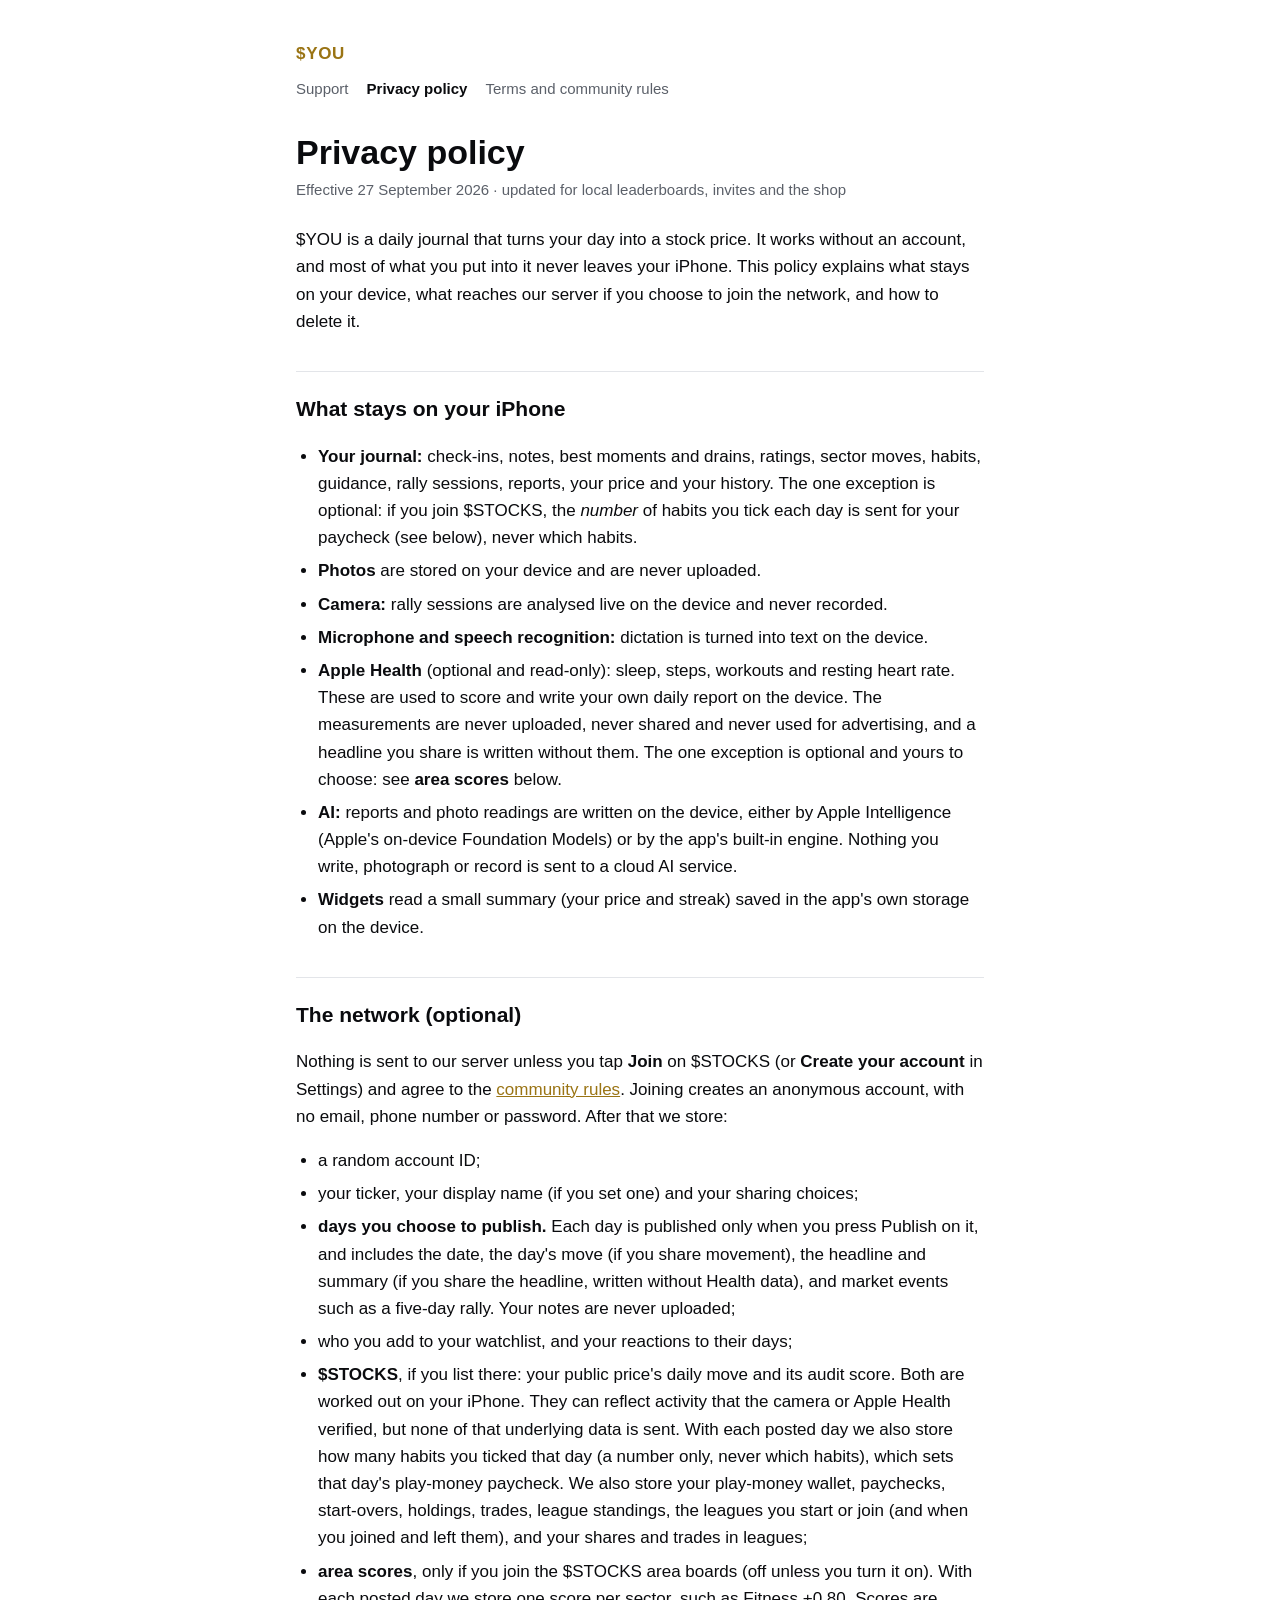
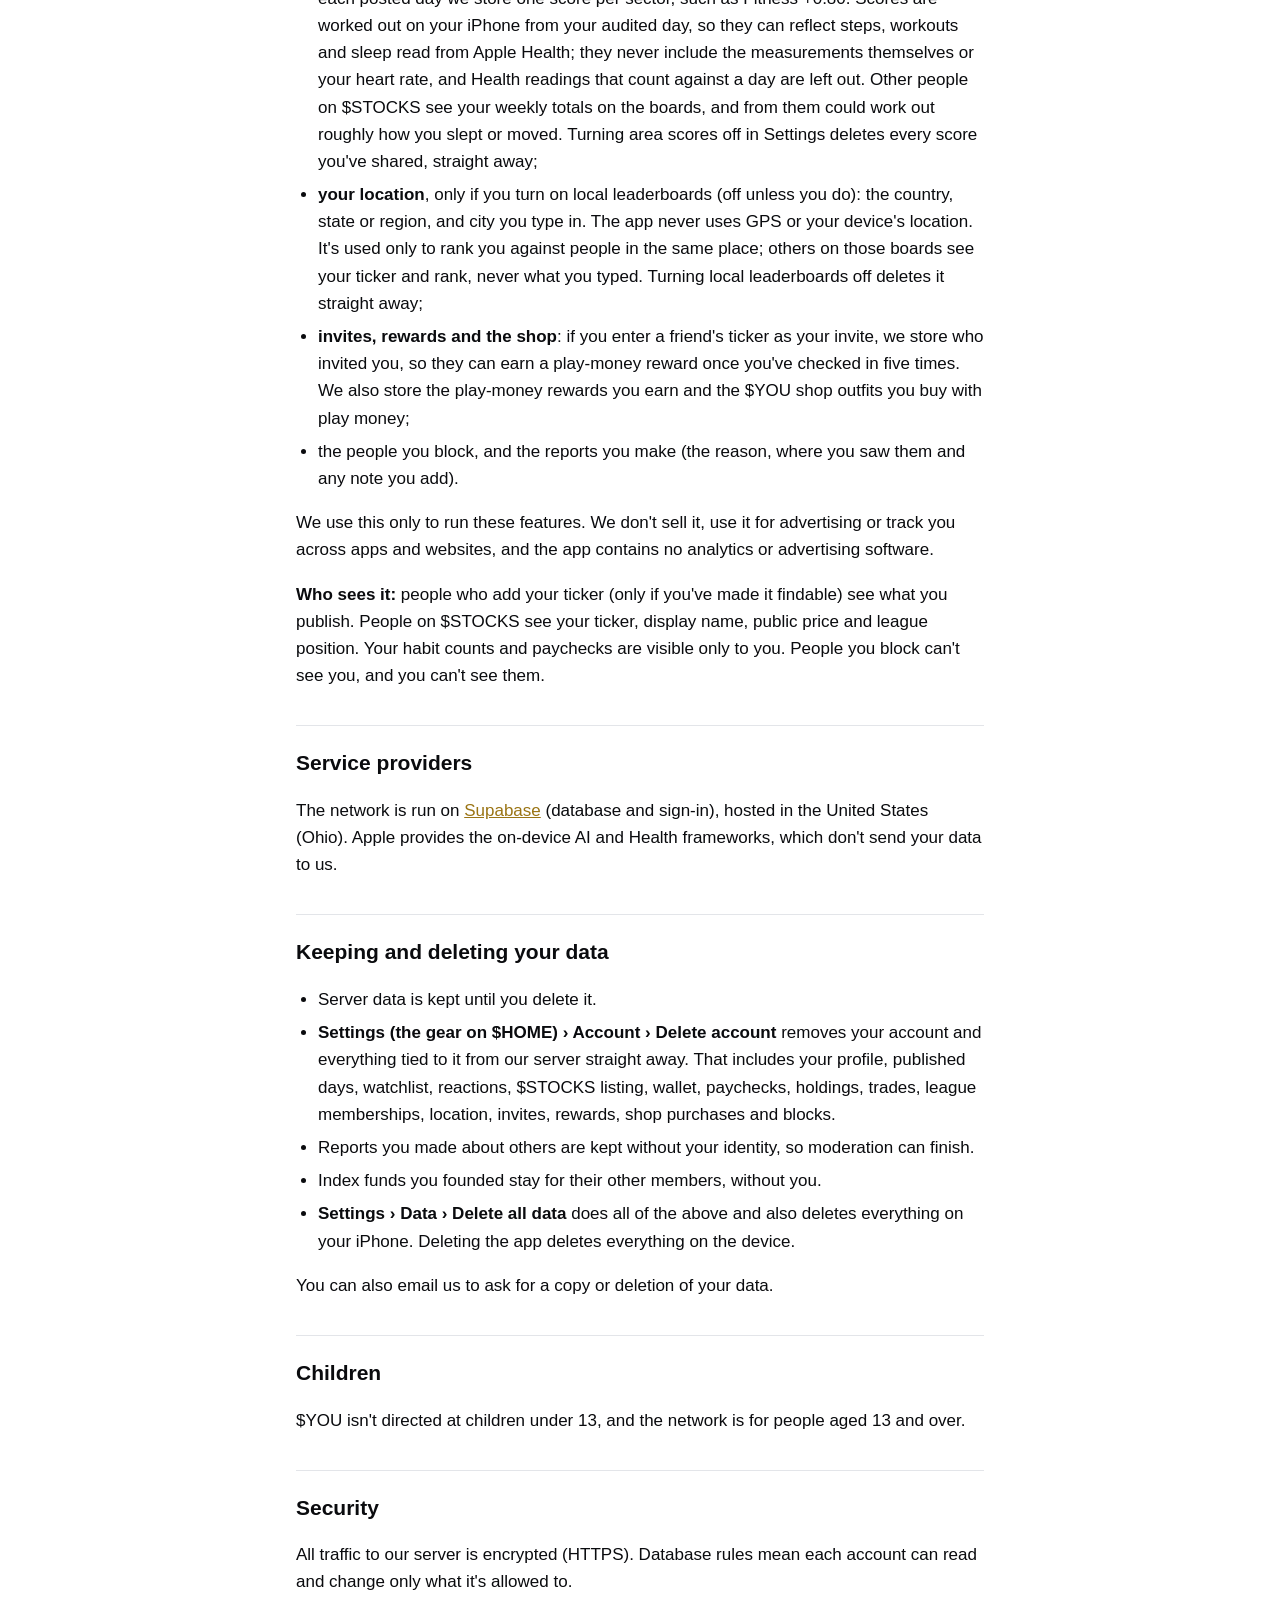
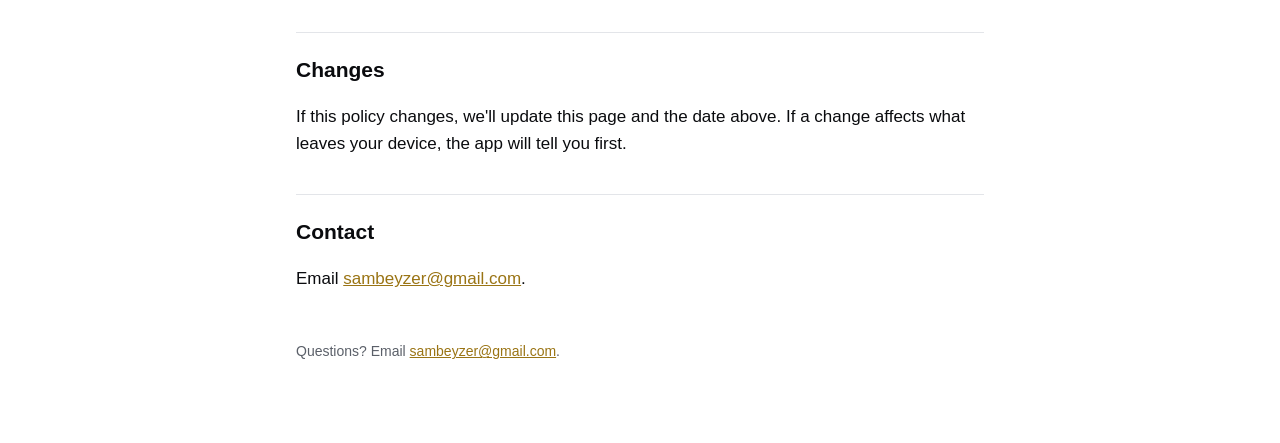
==== commit e1f5e4db: "Update site from YOU@a1ec2d9" ====
--- a/privacy.html
+++ b/privacy.html
@@ -17,7 +17,7 @@
   </nav>
 </header>
 <h1>Privacy policy</h1>
-<p class="effective">Effective 24 September 2026 · updated for $STOCKS paychecks</p>
+<p class="effective">Effective 27 September 2026 · updated for local leaderboards, invites and the shop</p>
 <p>$YOU is a daily journal that turns your day into a stock price. It works without an account, and most of what you put into it never leaves your iPhone. This policy explains what stays on your device, what reaches our server if you choose to join the network, and how to delete it.</p>
 
 <h2>What stays on your iPhone</h2>
@@ -40,6 +40,8 @@
   <li>who you add to your watchlist, and your reactions to their days;</li>
   <li><strong>$STOCKS</strong>, if you list there: your public price's daily move and its audit score. Both are worked out on your iPhone. They can reflect activity that the camera or Apple Health verified, but none of that underlying data is sent. With each posted day we also store how many habits you ticked that day (a number only, never which habits), which sets that day's play-money paycheck. We also store your play-money wallet, paychecks, start-overs, holdings, trades, league standings, the leagues you start or join (and when you joined and left them), and your shares and trades in leagues;</li>
   <li><strong>area scores</strong>, only if you join the $STOCKS area boards (off unless you turn it on). With each posted day we store one score per sector, such as Fitness +0.80. Scores are worked out on your iPhone from your audited day, so they can reflect steps, workouts and sleep read from Apple Health; they never include the measurements themselves or your heart rate, and Health readings that count against a day are left out. Other people on $STOCKS see your weekly totals on the boards, and from them could work out roughly how you slept or moved. Turning area scores off in Settings deletes every score you've shared, straight away;</li>
+  <li><strong>your location</strong>, only if you turn on local leaderboards (off unless you do): the country, state or region, and city you type in. The app never uses GPS or your device's location. It's used only to rank you against people in the same place; others on those boards see your ticker and rank, never what you typed. Turning local leaderboards off deletes it straight away;</li>
+  <li><strong>invites, rewards and the shop</strong>: if you enter a friend's ticker as your invite, we store who invited you, so they can earn a play-money reward once you've checked in five times. We also store the play-money rewards you earn and the $YOU shop outfits you buy with play money;</li>
   <li>the people you block, and the reports you make (the reason, where you saw them and any note you add).</li>
 </ul>
 <p>We use this only to run these features. We don't sell it, use it for advertising or track you across apps and websites, and the app contains no analytics or advertising software.</p>
@@ -51,7 +53,7 @@
 <h2>Keeping and deleting your data</h2>
 <ul>
   <li>Server data is kept until you delete it.</li>
-  <li><strong>Settings (the gear on $HOME) › Account › Delete account</strong> removes your account and everything tied to it from our server straight away. That includes your profile, published days, watchlist, reactions, $STOCKS listing, wallet, paychecks, holdings, trades, index memberships and blocks.</li>
+  <li><strong>Settings (the gear on $HOME) › Account › Delete account</strong> removes your account and everything tied to it from our server straight away. That includes your profile, published days, watchlist, reactions, $STOCKS listing, wallet, paychecks, holdings, trades, league memberships, location, invites, rewards, shop purchases and blocks.</li>
   <li>Reports you made about others are kept without your identity, so moderation can finish.</li>
   <li>Index funds you founded stay for their other members, without you.</li>
   <li><strong>Settings › Data › Delete all data</strong> does all of the above and also deletes everything on your iPhone. Deleting the app deletes everything on the device.</li>
